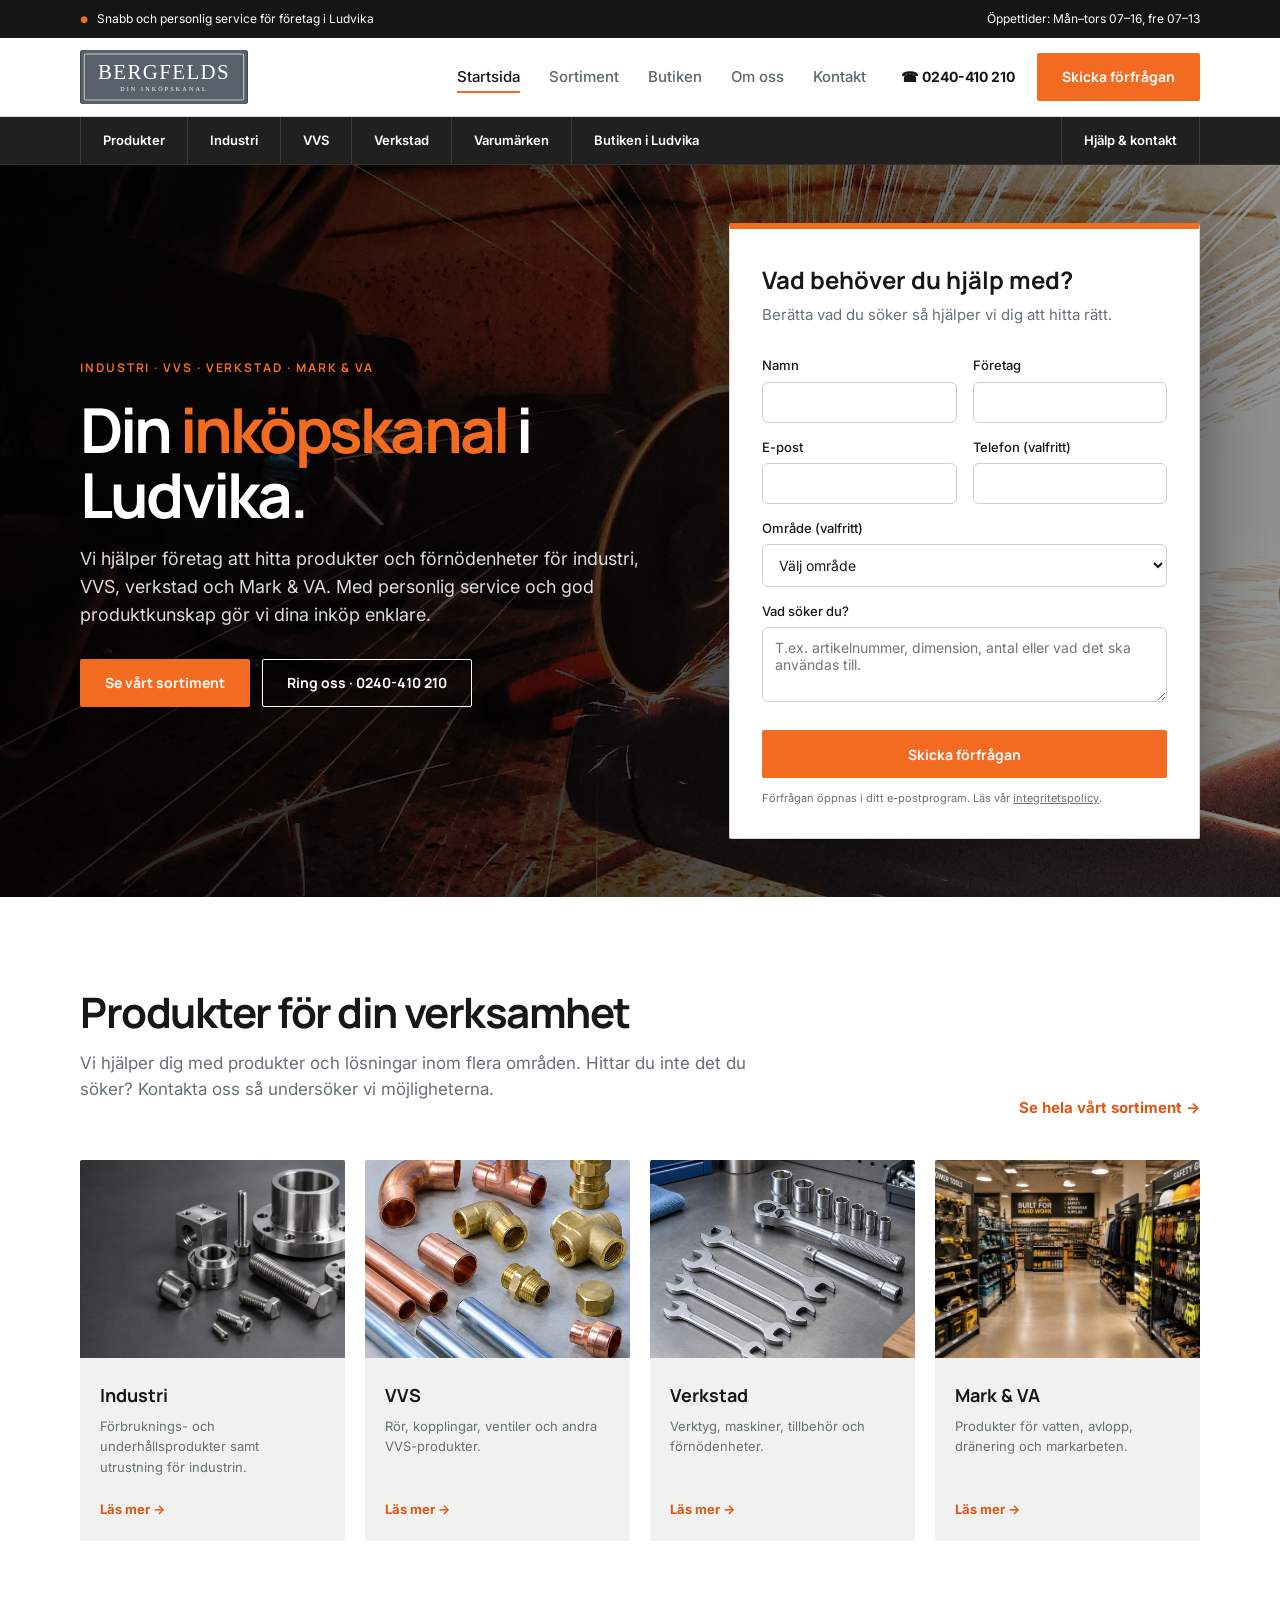
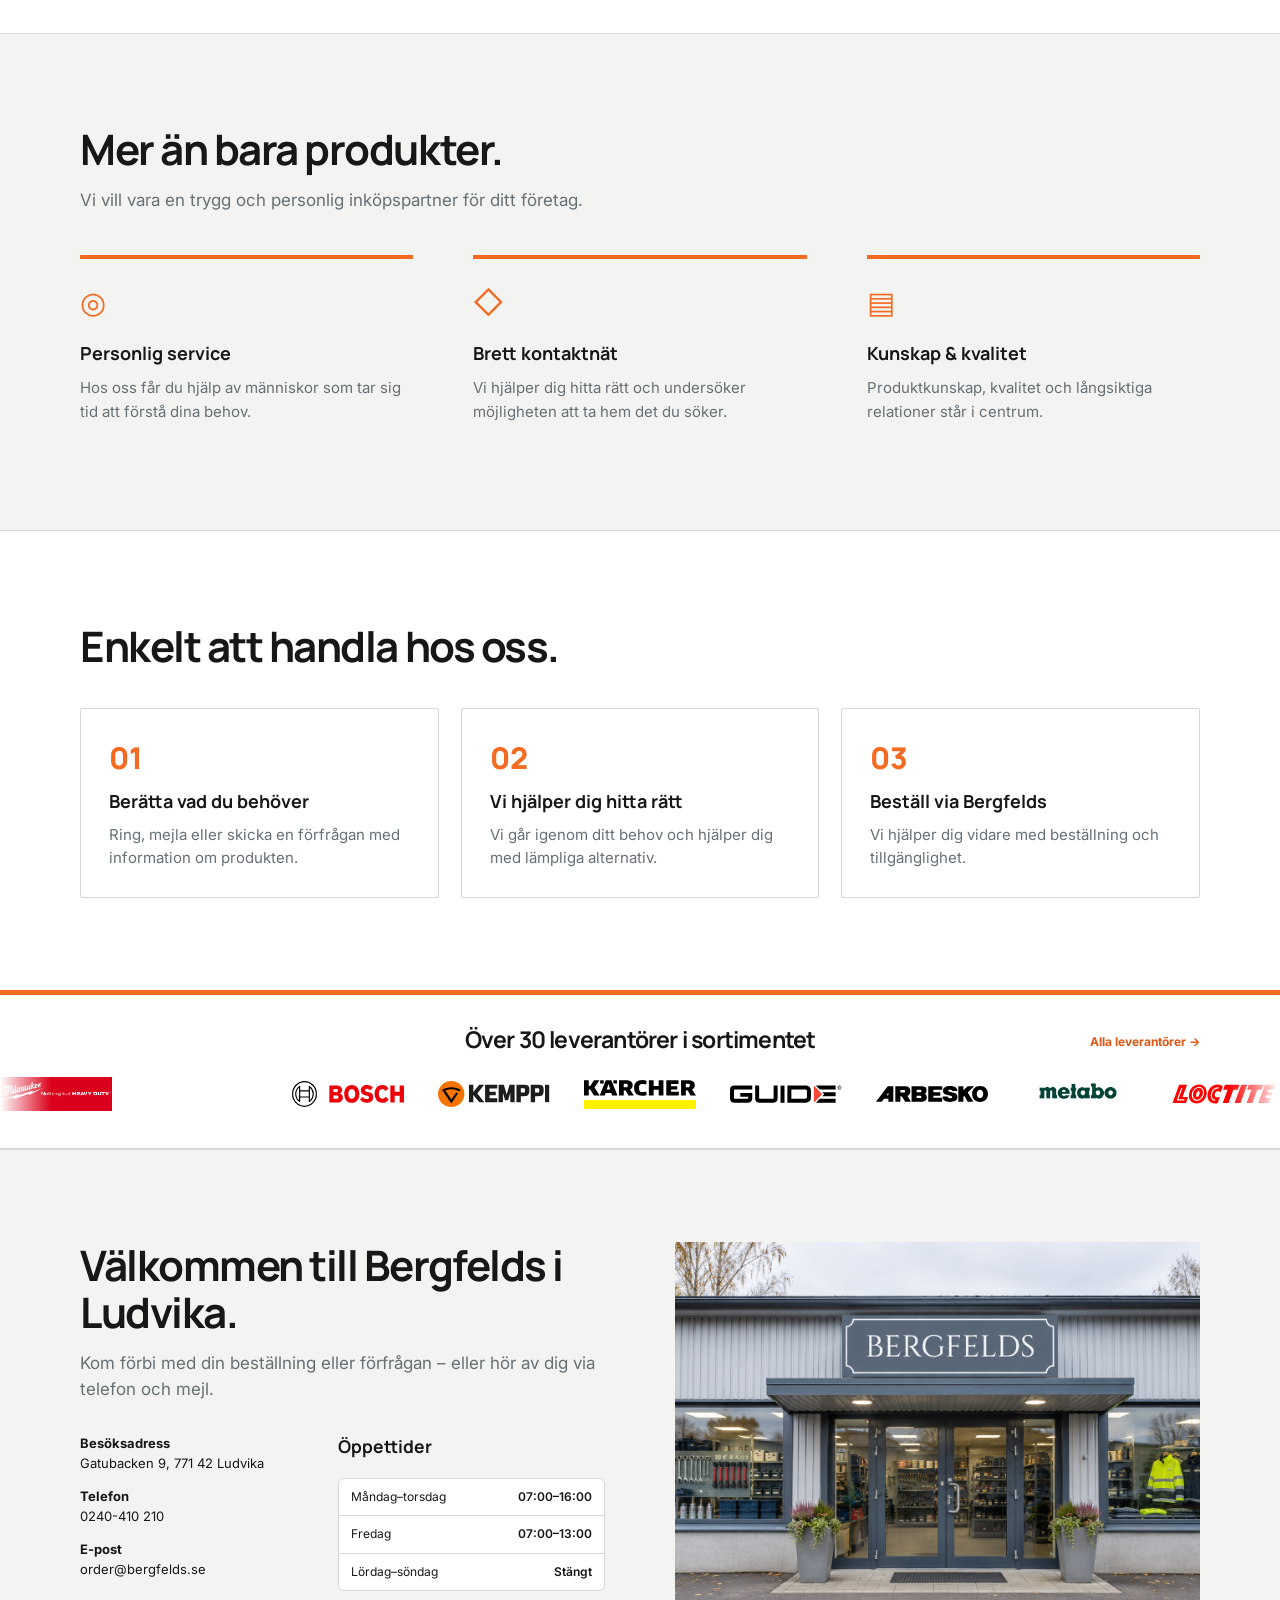
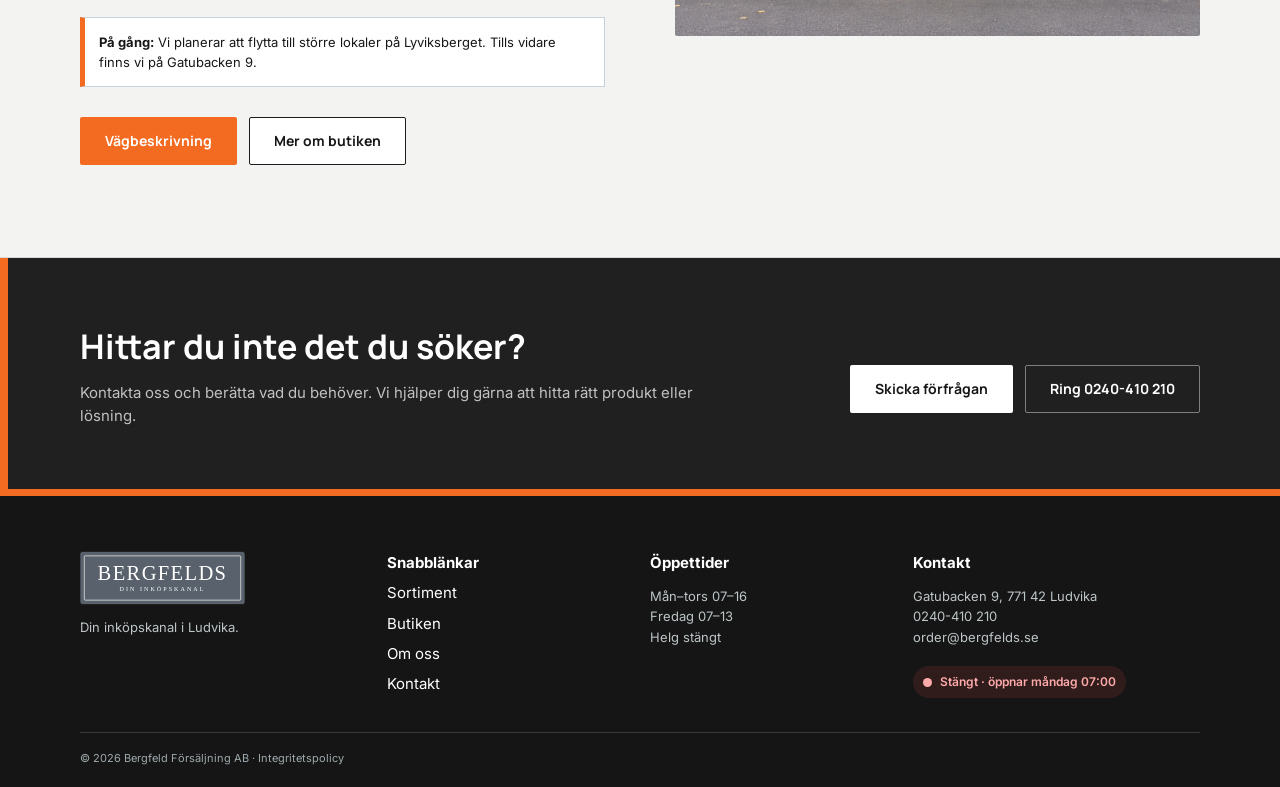
==== index.html @ 58c925ca "Initial Bergfelds Hydroscand-inspired website" ====
<!doctype html><html lang="sv"><head><meta charset="utf-8"><meta name="viewport" content="width=device-width,initial-scale=1"><meta name="description" content="Bergfelds i Ludvika hjälper företag med produkter för industri, VVS, verkstad och Mark & VA."><title>Bergfelds – Din inköpskanal i Ludvika</title><link rel="icon" href="assets/favicon.png"><link rel="preconnect" href="https://fonts.googleapis.com"><link rel="stylesheet" href="https://fonts.googleapis.com/css2?family=Cormorant+Garamond:wght@500&family=Inter:wght@400;500;600&family=Manrope:wght@600;700;800&display=swap"><link rel="stylesheet" href="style.css"><script src="main.js" defer></script></head><body>
<a class="skip-link" href="#innehall">Hoppa till innehållet</a><div class="topbar"><div class="container"><span>Snabb och personlig service för företag i Ludvika</span><a href="butiken.html">Öppettider: Mån–tors 07–16, fre 07–13</a></div></div>
<header><div class="container nav"><a class="logo" href="index.html" aria-label="Bergfelds – till startsidan"><img class="brand-image" src="assets/bergfelds-wordmark.svg" alt="Bergfelds – Din inköpskanal"></a><button id="menu" aria-label="Öppna meny" aria-expanded="false">☰</button><nav aria-label="Huvudmeny"><a href="index.html">Startsida</a><a href="sortiment.html">Sortiment</a><a href="butiken.html">Butiken</a><a href="om-bergfelds.html">Om oss</a><a href="kontakta-oss.html">Kontakt</a></nav><a class="phone-link" href="tel:+46240410210">☎ <strong>0240-410 210</strong></a><a class="btn call" href="kontakta-oss.html">Skicka förfrågan</a></div></header><div class="product-nav"><div class="container"><a href="sortiment.html">Produkter</a><a href="sortiment.html#industri">Industri</a><a href="sortiment.html#vvs">VVS</a><a href="sortiment.html#verkstad">Verkstad</a><a href="sortiment.html#leverantorer">Varumärken</a><a href="butiken.html">Butiken i Ludvika</a><a href="kontakta-oss.html">Hjälp & kontakt</a></div></div><main id="innehall"><section class="hero hero-industrial"><div class="container hero-grid"><div class="hero-copy"><em>INDUSTRI · VVS · VERKSTAD · MARK & VA</em><h1>Din <span>inköpskanal</span> i Ludvika.</h1><p>Vi hjälper företag att hitta produkter och förnödenheter för industri, VVS, verkstad och Mark & VA. Med personlig service och god produktkunskap gör vi dina inköp enklare.</p><div class="actions"><a class="btn light" href="sortiment.html">Se vårt sortiment</a><a class="btn outline" href="tel:+46240410210">Ring oss · 0240-410 210</a></div></div><form class="form hero-form" novalidate><h2>Vad behöver du hjälp med?</h2><p>Berätta vad du söker så hjälper vi dig att hitta rätt.</p><div class="cols"><label>Namn<input name="name" required></label><label>Företag<input name="company" required></label></div><div class="cols"><label>E-post<input name="email" type="email" required></label><label>Telefon (valfritt)<input name="phone" type="tel"></label></div><label>Område (valfritt)<select name="category"><option value="">Välj område</option><option>Industri</option><option>VVS</option><option>Verkstad</option><option>Mark & VA</option><option>Annat</option></select></label><label>Vad söker du?<textarea name="description" rows="3" placeholder="T.ex. artikelnummer, dimension, antal eller vad det ska användas till." required></textarea></label><output aria-live="polite"></output><button class="btn" type="submit">Skicka förfrågan</button><small>Förfrågan öppnas i ditt e-postprogram. Läs vår <a href="integritetspolicy.html">integritetspolicy</a>.</small></form></div></section>
<section class="section product-intro"><div class="container"><div class="section-heading"><div><h2>Produkter för din verksamhet</h2><p>Vi hjälper dig med produkter och lösningar inom flera områden. Hittar du inte det du söker? Kontakta oss så undersöker vi möjligheterna.</p></div><a href="sortiment.html">Se hela vårt sortiment →</a></div><div class="range-grid four"><a class="range-card" href="sortiment.html#industri"><img src="assets/industry.jpg" alt="Industri"><div><h3>Industri</h3><p>Förbruknings- och underhållsprodukter samt utrustning för industrin.</p><b>Läs mer →</b></div></a><a class="range-card" href="sortiment.html#vvs"><img src="assets/plumbing.jpg" alt="VVS"><div><h3>VVS</h3><p>Rör, kopplingar, ventiler och andra VVS-produkter.</p><b>Läs mer →</b></div></a><a class="range-card" href="sortiment.html#verkstad"><img src="assets/workshop.jpg" alt="Verkstad"><div><h3>Verkstad</h3><p>Verktyg, maskiner, tillbehör och förnödenheter.</p><b>Läs mer →</b></div></a><a class="range-card" href="sortiment.html"><img src="assets/hero.jpg" alt="Mark och VA"><div><h3>Mark & VA</h3><p>Produkter för vatten, avlopp, dränering och markarbeten.</p><b>Läs mer →</b></div></a></div></div></section>
<section class="section muted-section"><div class="container"><h2>Mer än bara produkter.</h2><p class="lead">Vi vill vara en trygg och personlig inköpspartner för ditt företag.</p><div class="benefit-row"><article><span>◎</span><h3>Personlig service</h3><p>Hos oss får du hjälp av människor som tar sig tid att förstå dina behov.</p></article><article><span>◇</span><h3>Brett kontaktnät</h3><p>Vi hjälper dig hitta rätt och undersöker möjligheten att ta hem det du söker.</p></article><article><span>▤</span><h3>Kunskap & kvalitet</h3><p>Produktkunskap, kvalitet och långsiktiga relationer står i centrum.</p></article></div></div></section>
<section class="section process"><div class="container"><h2>Enkelt att handla hos oss.</h2><ol class="steps"><li><span>01</span><h3>Berätta vad du behöver</h3><p>Ring, mejla eller skicka en förfrågan med information om produkten.</p></li><li><span>02</span><h3>Vi hjälper dig hitta rätt</h3><p>Vi går igenom ditt behov och hjälper dig med lämpliga alternativ.</p></li><li><span>03</span><h3>Beställ via Bergfelds</h3><p>Vi hjälper dig vidare med beställning och tillgänglighet.</p></li></ol></div></section>
<section class="marquee-section"><div class="container supplier-heading"><div><h2>Över 30 leverantörer i sortimentet</h2><a class="all-suppliers-link" href="sortiment.html#leverantorer">Alla leverantörer →</a></div></div><div class="supplier-marquee" aria-label="Leverantörer"><div class="supplier-track"></div></div></section>
<section class="section muted-section visit-section"><div class="container visit-grid"><div><h2>Välkommen till Bergfelds i Ludvika.</h2><p class="lead">Kom förbi med din beställning eller förfrågan – eller hör av dig via telefon och mejl.</p><div class="visit-details"><div><p><b>Besöksadress</b><br>Gatubacken 9, 771 42 Ludvika</p><p><b>Telefon</b><br><a href="tel:+46240410210">0240-410 210</a></p><p><b>E-post</b><br><a href="mailto:order@bergfelds.se">order@bergfelds.se</a></p></div><div><h3>Öppettider</h3><dl><div><dt>Måndag–torsdag</dt><dd>07:00–16:00</dd></div><div><dt>Fredag</dt><dd>07:00–13:00</dd></div><div><dt>Lördag–söndag</dt><dd>Stängt</dd></div></dl></div></div><div class="info-note"><b>På gång:</b> Vi planerar att flytta till större lokaler på Lyviksberget. Tills vidare finns vi på Gatubacken 9.</div><div class="actions"><a class="btn" target="_blank" rel="noreferrer" href="https://www.google.com/maps/search/?api=1&query=Gatubacken+9+771+42+Ludvika">Vägbeskrivning</a><a class="btn secondary" href="butiken.html">Mer om butiken</a></div></div><img class="visit-photo" src="assets/bergfelds-shop-placeholder.png" alt="Bergfelds butik i Ludvika"></div></section>
<section class="final-cta"><div class="container"><div><h2>Hittar du inte det du söker?</h2><p>Kontakta oss och berätta vad du behöver. Vi hjälper dig gärna att hitta rätt produkt eller lösning.</p></div><div class="actions"><a class="btn light" href="kontakta-oss.html">Skicka förfrågan</a><a class="btn outline" href="tel:+46240410210">Ring 0240-410 210</a></div></div></section></main>
<footer><div class="container footer4"><div><a class="logo" href="index.html"><img class="brand-image footer-brand" src="assets/bergfelds-wordmark.svg" alt="Bergfelds"></a><p>Din inköpskanal i Ludvika.</p></div><div><b>Snabblänkar</b><a href="sortiment.html">Sortiment</a><a href="butiken.html">Butiken</a><a href="om-bergfelds.html">Om oss</a><a href="kontakta-oss.html">Kontakt</a></div><div><b>Öppettider</b><p>Mån–tors 07–16<br>Fredag 07–13<br>Helg stängt</p></div><div><b>Kontakt</b><p>Gatubacken 9, 771 42 Ludvika<br><a href="tel:+46240410210">0240-410 210</a><br><a href="mailto:order@bergfelds.se">order@bergfelds.se</a></p><div class="opening-status" data-opening-status><span class="status-dot"></span><span class="status-text">Kontrollerar öppettider…</span></div></div></div><div class="container copy">© <span data-year>2026</span> Bergfeld Försäljning AB · <a href="integritetspolicy.html">Integritetspolicy</a></div></footer></body></html>
---- style.css ----
@import url('https://fonts.googleapis.com/css2?family=Cormorant+Garamond:wght@500&family=Inter:wght@400;500;600&family=Manrope:wght@600;700;800&display=swap');
:root{--ink:#202729;--navy:#20292c;--brand:#59626c;--blue:#466c8b;--accent:#67c4e8;--paper:#fff;--warm:#f4f3f0;--line:#d9dcd9;--muted:#667075;--radius:9px;--shadow:0 18px 50px rgba(8,18,23,.18)}
*{box-sizing:border-box}html{scroll-behavior:smooth;scroll-padding-top:110px}body{margin:0;background:var(--paper);color:var(--ink);font:15px/1.55 Inter,Arial,sans-serif}a{color:inherit;text-decoration:none}img{display:block;max-width:100%}h1,h2,h3,p{margin-top:0}h1,h2,h3,.btn{font-family:Manrope,Inter,sans-serif}.container{width:min(1120px,calc(100% - 48px));margin:auto}.skip-link{position:fixed;left:12px;top:-60px;z-index:100;padding:10px;background:#fff}.skip-link:focus{top:12px}.topbar{height:36px;background:#1e2527;color:#fff;font-size:12px}.topbar .container{display:flex;height:100%;align-items:center;justify-content:space-between}.topbar a:hover{text-decoration:underline}
header{position:sticky;top:0;z-index:50;border-bottom:1px solid var(--line);background:rgba(255,255,255,.96);backdrop-filter:blur(10px)}.nav{display:flex;height:72px;align-items:center;gap:22px}.logo{display:inline-flex;flex:none}.brand-image{width:168px;height:54px;object-fit:contain;border-radius:3px;background:var(--brand)}.nav nav{display:flex;align-items:center;gap:3px;margin-left:auto}.nav nav a{padding:10px 13px;border-radius:5px;color:#5e676c;font-weight:500}.nav nav a:hover,.nav nav a.active{color:var(--ink)}.nav nav a.active{text-decoration:underline 2px var(--accent);text-underline-offset:9px}.phone-link{white-space:nowrap;font-size:14px}.call{min-height:38px;padding:0 17px}#menu{display:none;border:1px solid var(--line);border-radius:6px;background:#fff;font-size:23px}.mail{display:none}
.btn{display:inline-flex;min-height:48px;align-items:center;justify-content:center;padding:0 24px;border:1px solid transparent;border-radius:6px;background:var(--blue);color:#fff;font-size:14px;font-weight:700;cursor:pointer;transition:.2s}.btn:hover{filter:brightness(.94);transform:translateY(-1px)}.btn.light{background:#fff;color:var(--ink)}.btn.outline{border-color:rgba(255,255,255,.42);background:transparent;color:#fff}.btn.secondary{border-color:#bfc4c5;background:#fff;color:var(--ink)}
.hero-industrial{position:relative;overflow:hidden;background-color:#1f292c;color:#fff;background-image:linear-gradient(rgba(255,255,255,.065) 1px,transparent 1px),linear-gradient(90deg,rgba(255,255,255,.065) 1px,transparent 1px),radial-gradient(circle at 90% 20%,rgba(70,108,139,.3),transparent 38%);background-size:88px 88px,88px 88px,100% 100%}.hero-grid{display:grid;min-height:824px;grid-template-columns:1.05fr .85fr;align-items:center;gap:68px;padding:80px 0}.hero-copy em,.page-hero em{color:var(--accent);font:700 12px Manrope,sans-serif;letter-spacing:.16em;font-style:normal}.hero h1{max-width:600px;margin:20px 0 18px;font-size:clamp(46px,5vw,62px);line-height:1.04;letter-spacing:-.045em}.hero h1 span{color:var(--accent)}.hero-copy>p{max-width:610px;color:rgba(255,255,255,.77);font-size:18px}.actions{display:flex;flex-wrap:wrap;gap:12px;margin-top:30px}
.form{padding:32px;border:1px solid #d5d8d7;border-radius:12px;background:#fff;color:var(--ink);box-shadow:var(--shadow)}.form h2{margin:0 0 5px;font-size:24px}.form>p{color:var(--muted)}.cols{display:grid;grid-template-columns:1fr 1fr;gap:16px}label{display:block;margin-top:14px;font-size:13px;font-weight:500}input,textarea,select{width:100%;margin-top:6px;padding:11px 12px;border:1px solid #cbd0cd;border-radius:6px;background:#fff;color:var(--ink);font:14px Inter,sans-serif}textarea{resize:vertical}input:focus,textarea:focus,select:focus{outline:2px solid rgba(70,108,139,.3);border-color:var(--blue)}.form button{width:100%;margin-top:15px}.form small{display:block;margin-top:13px;color:var(--muted);font-size:11px;line-height:1.35}.form small a{text-decoration:underline}.form output{display:block;margin-top:8px;color:#a72c2c;font-size:12px}.form output.success{color:#197342}
.section{padding:92px 0}.section h2,.page-hero h1,.marquee-section h2{margin-bottom:14px;font-size:clamp(30px,4vw,42px);line-height:1.12;letter-spacing:-.035em}.lead,.section-heading p{max-width:700px;color:var(--muted);font-size:17px}.section-heading{display:flex;align-items:flex-end;justify-content:space-between;gap:30px}.section-heading>a,.range-card b,.cards a,.info a,.big,.people a,.addresses a{color:var(--blue);font-weight:700}.range-grid{display:grid;gap:20px;margin-top:40px}.range-grid.four{grid-template-columns:repeat(4,1fr)}.range-card{overflow:hidden;border-radius:8px;background:var(--warm);transition:.25s}.range-card:hover{box-shadow:0 12px 32px rgba(20,30,34,.13);transform:translateY(-3px)}.range-card img{width:100%;aspect-ratio:4/3;object-fit:cover;transition:.5s}.range-card:hover img{transform:scale(1.035)}.range-card div{padding:20px}.range-card h3{margin-bottom:6px;font-size:18px}.range-card p{min-height:68px;color:var(--muted);font-size:13px}.range-card b{font-size:13px}.muted-section{border-block:1px solid var(--line);background:var(--warm)}.benefit-row{display:grid;grid-template-columns:repeat(3,1fr);gap:60px;margin-top:42px}.benefit-row article>span{color:var(--blue);font-size:30px}.benefit-row h3{margin:15px 0 8px;font-size:18px}.benefit-row p{color:var(--muted)}
.steps{display:grid;grid-template-columns:repeat(3,1fr);gap:22px;margin:38px 0 0;padding:0;list-style:none}.steps li,.steps article{padding:28px;border:1px solid var(--line);border-radius:8px;background:#fff}.steps span{color:var(--blue);font:800 30px Manrope,sans-serif}.steps h3{margin:10px 0 7px;font-size:18px}.steps p{margin:0;color:var(--muted)}
.marquee-section{padding:32px 0 25px;border-block:1px solid var(--line);background:#fff;overflow:hidden}.supplier-heading>div{position:relative;text-align:center}.supplier-heading h2{margin:0 0 16px;font-size:23px}.all-suppliers-link{position:absolute;right:0;top:6px;color:var(--blue);font-size:12px;font-weight:700}.supplier-marquee{overflow:hidden;padding:3px 0 7px;mask-image:linear-gradient(90deg,transparent,#000 4%,#000 96%,transparent)}.supplier-track{display:flex;width:max-content;animation:scroll 100s linear infinite}.supplier-set{display:flex;align-items:center;flex:none;gap:34px;padding-right:34px}.supplier-logo{display:flex;width:112px;height:44px;align-items:center;justify-content:center;flex:none}.supplier-logo img{max-width:100%;max-height:35px;object-fit:contain}@keyframes scroll{to{transform:translateX(-50%)}}.company-wordmark{max-width:112px;font-weight:800;text-align:center;line-height:1}.company-abb{color:#e71922;font-size:25px}.company-rusta{background:#ffd500;color:#111}.company-jysk{background:#064f9e;color:#fff}.company-esbe,.company-ahlsell{color:#df1426}
.visit-grid{display:grid;grid-template-columns:1fr 1fr;align-items:start;gap:70px}.visit-details{display:grid;grid-template-columns:1fr 1.2fr;gap:35px;margin-top:30px}.visit-details p{font-size:13px}.visit-details dl{margin:0;border:1px solid var(--line);border-radius:6px;background:#fff}.visit-details dl div{display:flex;justify-content:space-between;padding:9px 12px;border-bottom:1px solid var(--line);font-size:12px}.visit-details dl div:last-child{border:0}.visit-details dd{margin:0;font-weight:600}.info-note{margin-top:24px;padding:14px;border:1px solid rgba(70,108,139,.3);border-radius:6px;background:#e8f0f4;font-size:13px}.visit-photo{width:100%;aspect-ratio:4/3;object-fit:cover;border-radius:8px}.final-cta{padding:62px 0;background:var(--navy);color:#fff}.final-cta .container{display:flex;align-items:center;justify-content:space-between;gap:50px}.final-cta h2{margin-bottom:8px;font-size:34px}.final-cta p{max-width:620px;margin:0;color:rgba(255,255,255,.72)}
.page-hero{padding:82px 0;background-color:var(--navy);color:#fff;background-image:linear-gradient(rgba(255,255,255,.055) 1px,transparent 1px),linear-gradient(90deg,rgba(255,255,255,.055) 1px,transparent 1px);background-size:88px 88px}.page-hero h1{margin:15px 0}.page-hero p{max-width:720px;color:rgba(255,255,255,.72);font-size:17px}.split,.story,.contact{display:grid;grid-template-columns:1fr 1fr;gap:60px;align-items:start}.story{grid-template-columns:1fr .85fr 1fr}.status-card,.contact-card,.category-catalog article,.value-cards article,.benefits article,.supplier-directory-card{padding:25px;border:1px solid var(--line);border-radius:8px;background:#fff}.founders-photo{width:100%;border-radius:8px}.pale{background:var(--warm)}.banner{display:flex;justify-content:space-between;gap:20px;margin-bottom:40px;padding:18px 22px;border-radius:7px;background:#e6eef2}.cards,.category-catalog,.supplier-directory,.value-cards,.benefits{display:grid;grid-template-columns:repeat(3,1fr);gap:18px;margin-top:28px}.product-list{display:grid;gap:60px}.product-list>article{display:grid;grid-template-columns:1fr 1fr;align-items:center;gap:50px}.product-list>article:nth-child(even) img{order:2}.product-list>article>img,.product-overview img{width:100%;border-radius:8px}.product-list>article>img{aspect-ratio:4/3;object-fit:cover}.catalog-section,.supplier-directory-section{padding-top:35px;border-top:1px solid var(--line)}.category-catalog p,.supplier-directory-card p{color:var(--muted);font-size:13px}.directory-logo{display:flex;height:65px;align-items:center;justify-content:center}.directory-logo img{max-width:160px;max-height:54px}.supplier-directory-card>span:last-child{display:block;margin-top:12px;color:var(--blue);font-size:12px;font-weight:700}.cta{display:flex;align-items:center;justify-content:space-between;gap:30px;padding:32px;border-radius:8px;background:var(--navy);color:#fff}.people{display:grid;grid-template-columns:1fr 1fr;gap:14px;margin:24px 0;padding:18px 0;border-block:1px solid var(--line)}.policy-content{max-width:820px}.policy-content h2{margin:36px 0 10px;font-size:24px}.policy-content p{color:var(--muted)}
footer{padding:55px 0 20px;background:#182023;color:#fff}.footer4{display:grid;grid-template-columns:1.2fr 1fr 1fr 1.3fr;gap:42px}.footer4>div{display:flex;flex-direction:column;align-items:flex-start;gap:7px}.footer4 p{margin:5px 0;color:#bdc5c7;font-size:13px}.footer-brand{width:165px}.copy{margin-top:34px;padding-top:17px;border-top:1px solid rgba(255,255,255,.15);color:#9ea9ac;font-size:11px}.opening-status{display:flex;align-items:center;gap:8px;margin-top:7px;padding:7px 10px;border-radius:99px;font-size:12px;font-weight:600}.opening-status.is-open{background:rgba(46,190,106,.13);color:#8ae0ad}.opening-status.is-closed{background:rgba(238,77,77,.13);color:#ffaaaa}.status-dot{width:9px;height:9px;border-radius:50%;background:currentColor}
@media(max-width:1000px){.phone-link{display:none}.nav nav{display:none;position:absolute;top:72px;left:0;right:0;padding:16px 24px 24px;background:#fff}.nav nav.open{display:grid}.nav nav a{padding:11px}.nav nav a.active{text-underline-offset:4px}#menu{display:block;margin-left:auto}.hero-grid{min-height:auto;grid-template-columns:1fr;padding:65px 0}.hero-copy{max-width:700px}.hero-form{max-width:680px}.range-grid.four{grid-template-columns:repeat(2,1fr)}.story{grid-template-columns:1fr 1fr}.story .status-card{grid-column:1/-1}.footer4{grid-template-columns:1fr 1fr}.category-catalog,.supplier-directory{grid-template-columns:1fr 1fr}}
@media(max-width:700px){.container{width:calc(100% - 30px)}.topbar{display:none}.nav{height:66px}.brand-image{width:135px;height:48px}.call{display:none}.hero h1{font-size:44px}.hero-grid{padding:54px 0}.cols,.range-grid.four,.benefit-row,.steps,.visit-grid,.visit-details,.split,.story,.contact,.cards,.category-catalog,.supplier-directory,.value-cards,.benefits,.footer4,.product-list>article{grid-template-columns:1fr}.section{padding:65px 0}.section-heading,.final-cta .container{align-items:flex-start;flex-direction:column}.range-card p{min-height:auto}.benefit-row{gap:25px}.product-list>article:nth-child(even) img{order:0}.all-suppliers-link{position:static;display:inline-block;margin-bottom:10px}.supplier-set{gap:24px;padding-right:24px}.supplier-logo{width:96px}.visit-photo{order:-1}.final-cta h2{font-size:29px}.footer4{gap:28px}.form{padding:23px}}
@media(prefers-reduced-motion:reduce){html{scroll-behavior:auto}.supplier-track{animation:none}.supplier-set[aria-hidden=true]{display:none}}

/* Hydroscand-inspired industrial retail direction */
:root{--ink:#171717;--navy:#171717;--brand:#202020;--blue:#f36b21;--accent:#f36b21;--warm:#f3f3f1;--line:#d7d7d4;--shadow:0 18px 42px rgba(0,0,0,.18)}
body{background:#fff;color:#171717}.topbar{height:38px;background:#151515}.topbar .container span:before{content:"●";margin-right:9px;color:#f36b21;font-size:9px}.nav{height:78px}.brand-image{background:#202020}.nav nav a.active{text-decoration-color:#f36b21}.call{background:#f36b21;color:#fff}.phone-link{font-weight:600}.product-nav{border-bottom:1px solid #303030;background:#202020;color:#fff}.product-nav .container{display:flex;min-height:47px;align-items:center;gap:0}.product-nav a{display:flex;min-height:47px;align-items:center;padding:0 22px;border-left:1px solid #3a3a3a;font-size:13px;font-weight:600}.product-nav a:last-child{margin-left:auto;border-right:1px solid #3a3a3a}.product-nav a:hover{background:#f36b21}
.hero-industrial{background-image:linear-gradient(90deg,rgba(0,0,0,.88) 0%,rgba(0,0,0,.7) 50%,rgba(0,0,0,.42) 100%),url('assets/bergfelds-original-industry.jpg');background-position:center;background-size:cover}.hero-grid{min-height:690px;padding:58px 0}.hero-copy em{color:#f36b21}.hero h1 span{color:#f36b21}.hero-copy>p{color:rgba(255,255,255,.86)}.hero .btn.light{background:#f36b21;color:#fff}.hero .btn.outline{border-color:#fff}.hero-form{border-top:6px solid #f36b21;border-radius:2px;box-shadow:0 20px 60px rgba(0,0,0,.36)}
.btn{border-radius:2px;background:#f36b21;text-transform:none}.btn.secondary{border-color:#1d1d1d;border-radius:2px}.section-heading>a,.range-card b,.cards a,.info a,.big,.people a,.addresses a{color:#df5714}.range-card{border-radius:2px;background:#f1f1ef}.range-card div{border-top:4px solid transparent}.range-card:hover div{border-top-color:#f36b21}.range-card b{color:#df5714}.muted-section{background:#f3f3f1}.benefit-row article{padding-top:20px;border-top:4px solid #f36b21}.benefit-row article>span,.steps span{color:#f36b21}.steps li,.steps article{border-radius:2px}.marquee-section{border-top:5px solid #f36b21}.all-suppliers-link{color:#df5714}.visit-photo{border-radius:2px}.info-note{border-left:5px solid #f36b21;border-radius:0;background:#fff}.final-cta{position:relative;background:#202020}.final-cta:before{content:"";position:absolute;inset:0 auto 0 0;width:8px;background:#f36b21}.page-hero{background-color:#202020;background-image:linear-gradient(90deg,rgba(0,0,0,.88),rgba(0,0,0,.45)),url('assets/bergfelds-original-industry.jpg');background-position:center;background-size:cover}.page-hero em{color:#f36b21}.status-card,.contact-card,.category-catalog article,.value-cards article,.benefits article,.supplier-directory-card{border-radius:2px}.catalog-section,.supplier-directory-section{border-top:5px solid #f36b21}.cta{border-radius:2px;background:#202020}footer{border-top:7px solid #f36b21;background:#151515}.opening-status.is-open{color:#8ee3a8}
@media(max-width:1000px){.product-nav{overflow-x:auto}.product-nav .container{width:max-content;min-width:100%}.product-nav a{white-space:nowrap}.product-nav a:last-child{margin-left:0}.hero-grid{min-height:auto}}
@media(max-width:700px){.product-nav a{padding:0 16px}.hero h1{font-size:42px}.hero-grid{padding:45px 0}.hero-form{border-top-width:5px}.benefit-row article{padding-top:15px}}
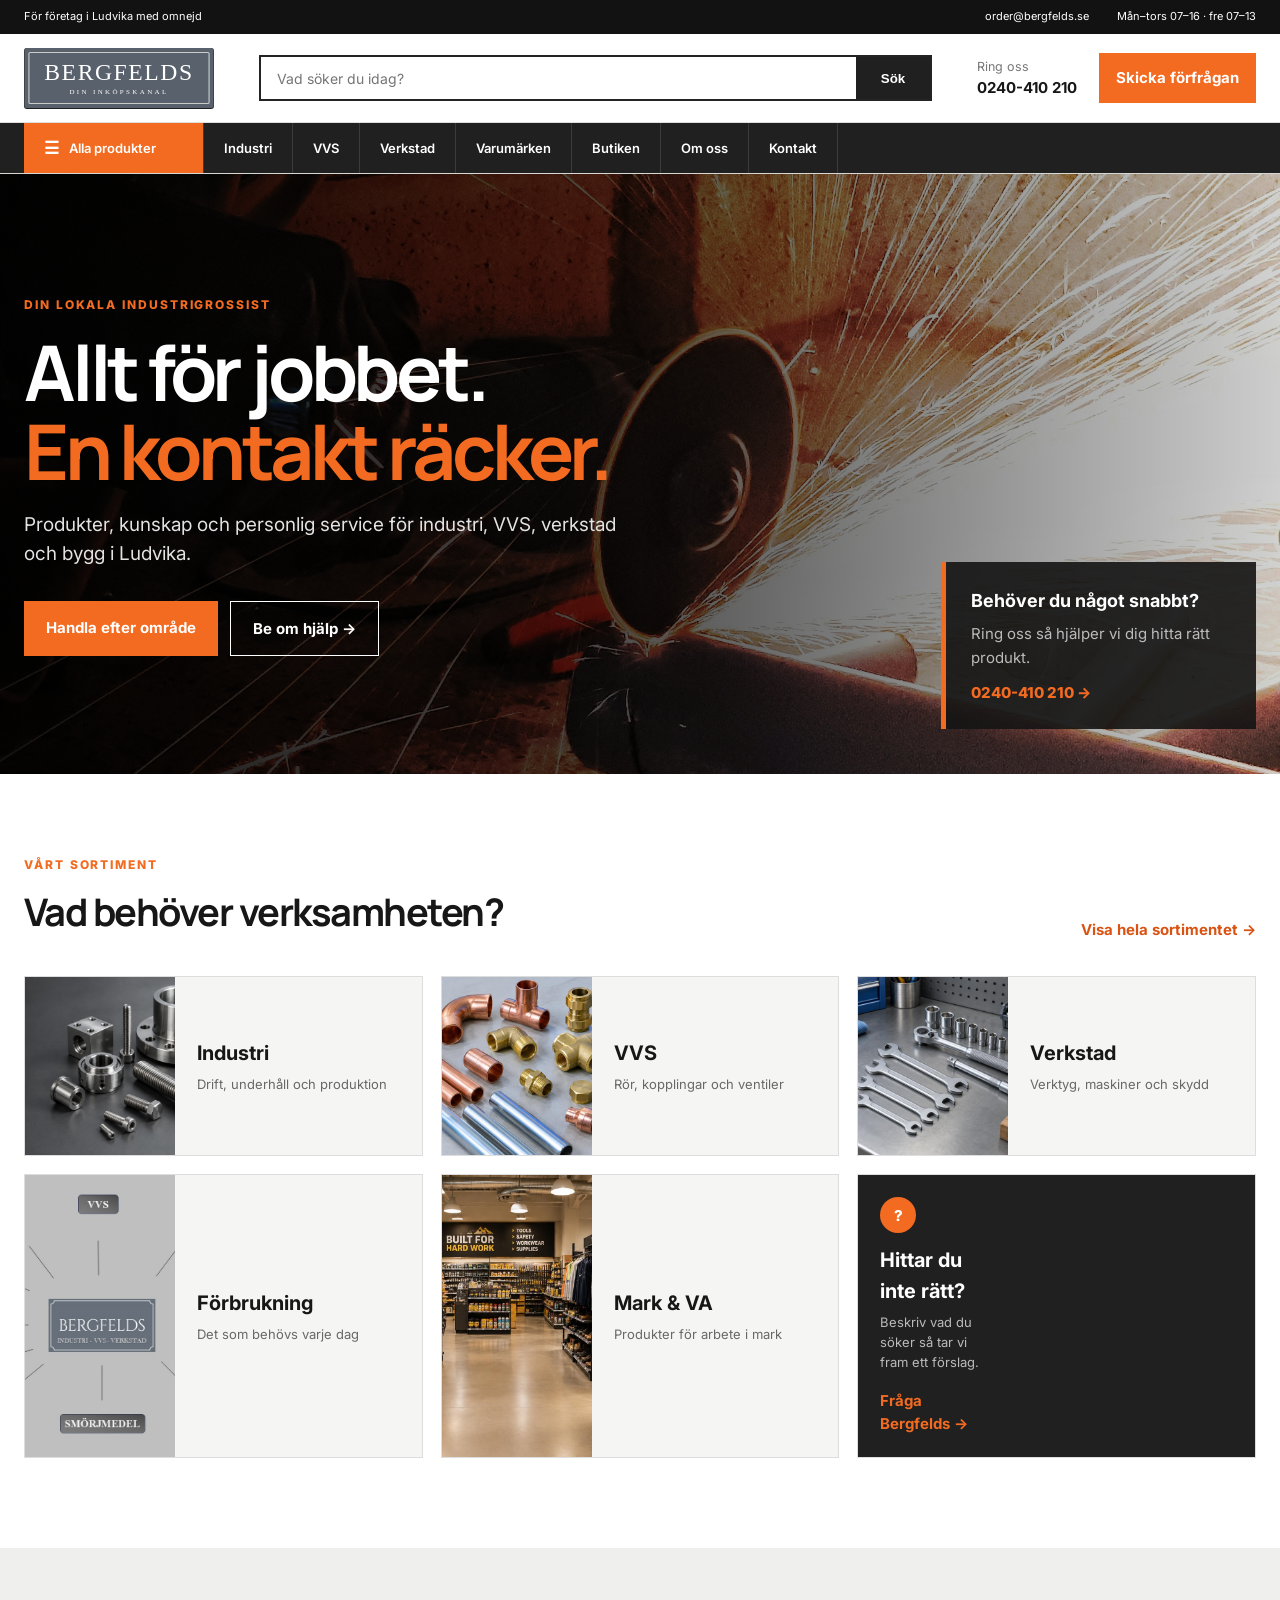
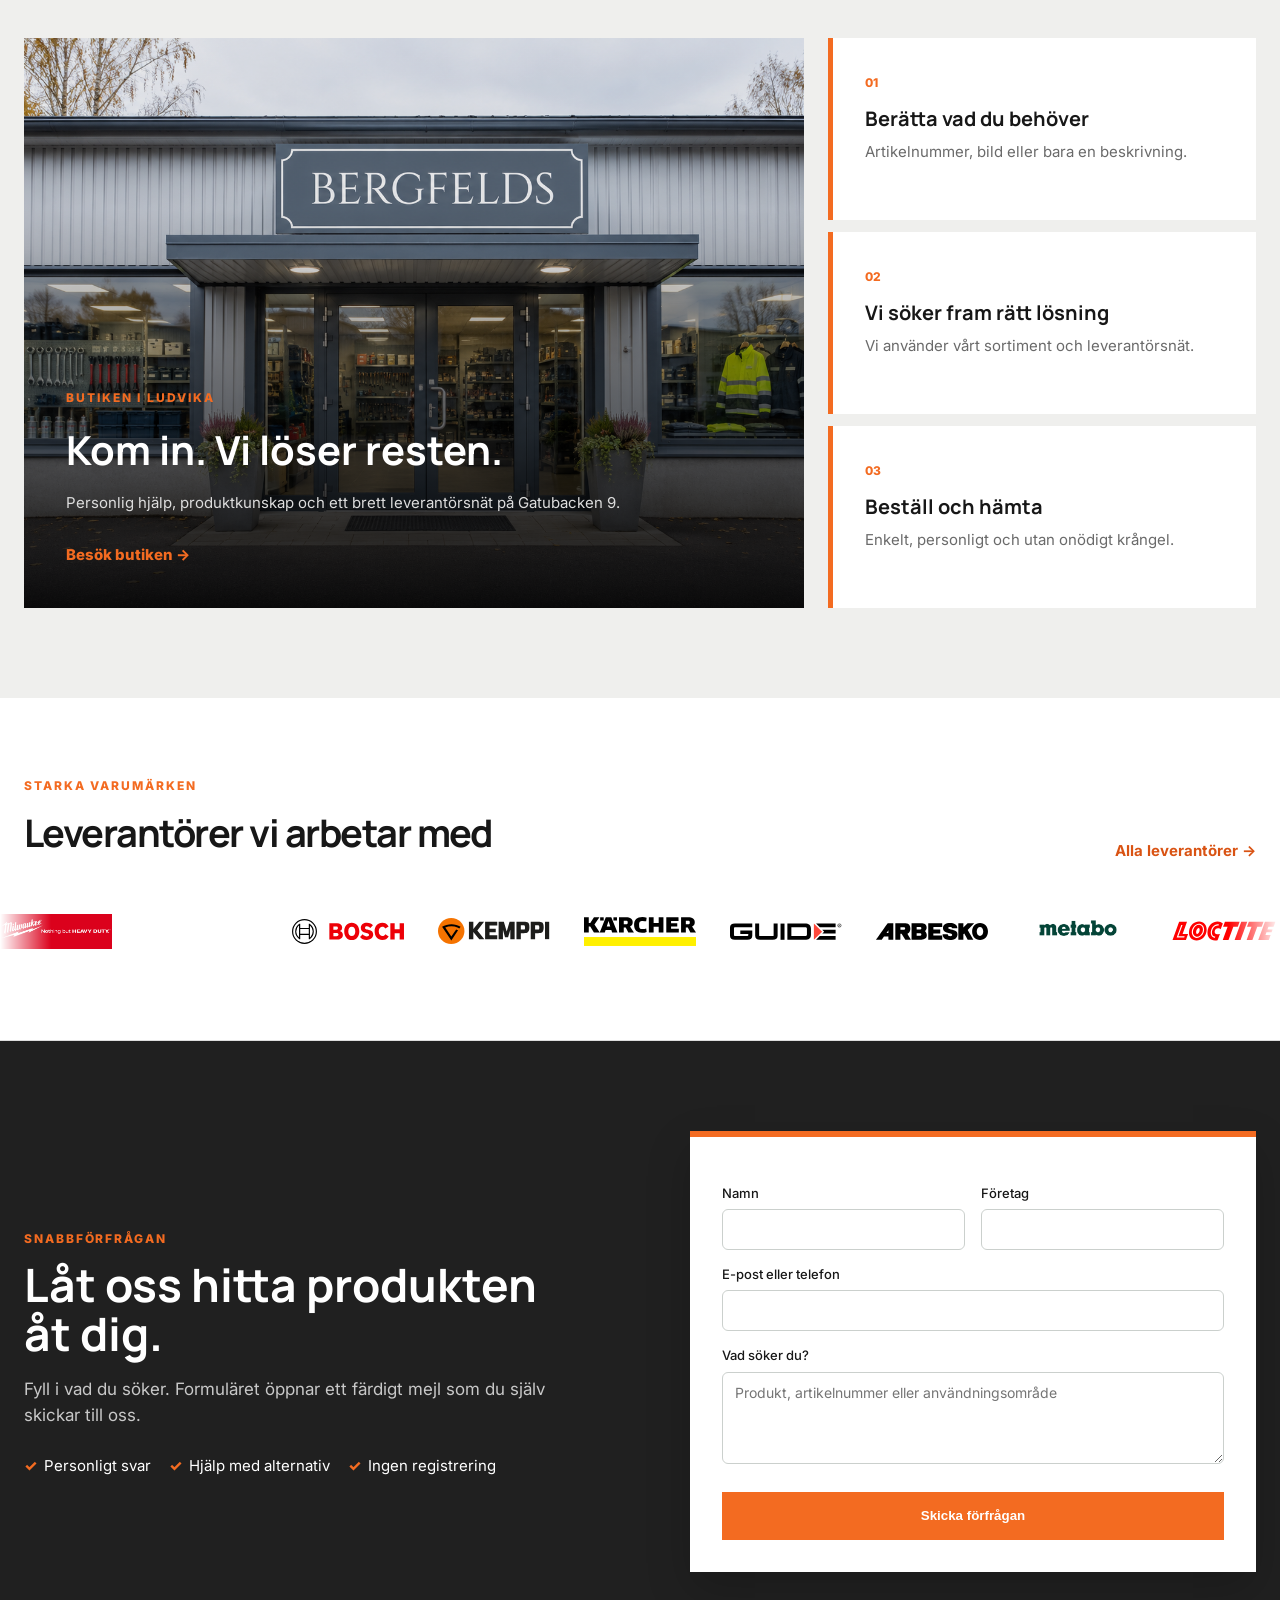
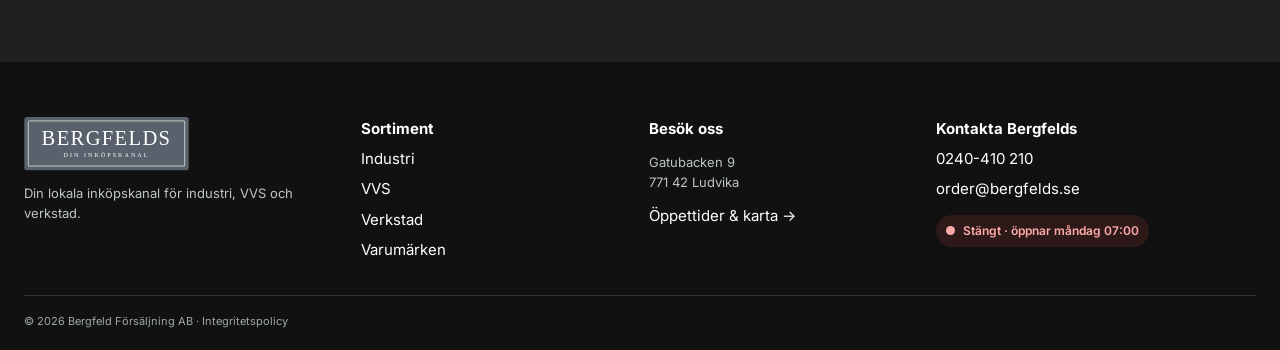
==== commit dbe1a037: "Rebuild homepage as industrial retail portal" ====
--- a/index.html
+++ b/index.html
@@ -1,10 +1,12 @@
-<!doctype html><html lang="sv"><head><meta charset="utf-8"><meta name="viewport" content="width=device-width,initial-scale=1"><meta name="description" content="Bergfelds i Ludvika hjälper företag med produkter för industri, VVS, verkstad och Mark & VA."><title>Bergfelds – Din inköpskanal i Ludvika</title><link rel="icon" href="assets/favicon.png"><link rel="preconnect" href="https://fonts.googleapis.com"><link rel="stylesheet" href="https://fonts.googleapis.com/css2?family=Cormorant+Garamond:wght@500&family=Inter:wght@400;500;600&family=Manrope:wght@600;700;800&display=swap"><link rel="stylesheet" href="style.css"><script src="main.js" defer></script></head><body>
-<a class="skip-link" href="#innehall">Hoppa till innehållet</a><div class="topbar"><div class="container"><span>Snabb och personlig service för företag i Ludvika</span><a href="butiken.html">Öppettider: Mån–tors 07–16, fre 07–13</a></div></div>
-<header><div class="container nav"><a class="logo" href="index.html" aria-label="Bergfelds – till startsidan"><img class="brand-image" src="assets/bergfelds-wordmark.svg" alt="Bergfelds – Din inköpskanal"></a><button id="menu" aria-label="Öppna meny" aria-expanded="false">☰</button><nav aria-label="Huvudmeny"><a href="index.html">Startsida</a><a href="sortiment.html">Sortiment</a><a href="butiken.html">Butiken</a><a href="om-bergfelds.html">Om oss</a><a href="kontakta-oss.html">Kontakt</a></nav><a class="phone-link" href="tel:+46240410210">☎ <strong>0240-410 210</strong></a><a class="btn call" href="kontakta-oss.html">Skicka förfrågan</a></div></header><div class="product-nav"><div class="container"><a href="sortiment.html">Produkter</a><a href="sortiment.html#industri">Industri</a><a href="sortiment.html#vvs">VVS</a><a href="sortiment.html#verkstad">Verkstad</a><a href="sortiment.html#leverantorer">Varumärken</a><a href="butiken.html">Butiken i Ludvika</a><a href="kontakta-oss.html">Hjälp & kontakt</a></div></div><main id="innehall"><section class="hero hero-industrial"><div class="container hero-grid"><div class="hero-copy"><em>INDUSTRI · VVS · VERKSTAD · MARK & VA</em><h1>Din <span>inköpskanal</span> i Ludvika.</h1><p>Vi hjälper företag att hitta produkter och förnödenheter för industri, VVS, verkstad och Mark & VA. Med personlig service och god produktkunskap gör vi dina inköp enklare.</p><div class="actions"><a class="btn light" href="sortiment.html">Se vårt sortiment</a><a class="btn outline" href="tel:+46240410210">Ring oss · 0240-410 210</a></div></div><form class="form hero-form" novalidate><h2>Vad behöver du hjälp med?</h2><p>Berätta vad du söker så hjälper vi dig att hitta rätt.</p><div class="cols"><label>Namn<input name="name" required></label><label>Företag<input name="company" required></label></div><div class="cols"><label>E-post<input name="email" type="email" required></label><label>Telefon (valfritt)<input name="phone" type="tel"></label></div><label>Område (valfritt)<select name="category"><option value="">Välj område</option><option>Industri</option><option>VVS</option><option>Verkstad</option><option>Mark & VA</option><option>Annat</option></select></label><label>Vad söker du?<textarea name="description" rows="3" placeholder="T.ex. artikelnummer, dimension, antal eller vad det ska användas till." required></textarea></label><output aria-live="polite"></output><button class="btn" type="submit">Skicka förfrågan</button><small>Förfrågan öppnas i ditt e-postprogram. Läs vår <a href="integritetspolicy.html">integritetspolicy</a>.</small></form></div></section>
-<section class="section product-intro"><div class="container"><div class="section-heading"><div><h2>Produkter för din verksamhet</h2><p>Vi hjälper dig med produkter och lösningar inom flera områden. Hittar du inte det du söker? Kontakta oss så undersöker vi möjligheterna.</p></div><a href="sortiment.html">Se hela vårt sortiment →</a></div><div class="range-grid four"><a class="range-card" href="sortiment.html#industri"><img src="assets/industry.jpg" alt="Industri"><div><h3>Industri</h3><p>Förbruknings- och underhållsprodukter samt utrustning för industrin.</p><b>Läs mer →</b></div></a><a class="range-card" href="sortiment.html#vvs"><img src="assets/plumbing.jpg" alt="VVS"><div><h3>VVS</h3><p>Rör, kopplingar, ventiler och andra VVS-produkter.</p><b>Läs mer →</b></div></a><a class="range-card" href="sortiment.html#verkstad"><img src="assets/workshop.jpg" alt="Verkstad"><div><h3>Verkstad</h3><p>Verktyg, maskiner, tillbehör och förnödenheter.</p><b>Läs mer →</b></div></a><a class="range-card" href="sortiment.html"><img src="assets/hero.jpg" alt="Mark och VA"><div><h3>Mark & VA</h3><p>Produkter för vatten, avlopp, dränering och markarbeten.</p><b>Läs mer →</b></div></a></div></div></section>
-<section class="section muted-section"><div class="container"><h2>Mer än bara produkter.</h2><p class="lead">Vi vill vara en trygg och personlig inköpspartner för ditt företag.</p><div class="benefit-row"><article><span>◎</span><h3>Personlig service</h3><p>Hos oss får du hjälp av människor som tar sig tid att förstå dina behov.</p></article><article><span>◇</span><h3>Brett kontaktnät</h3><p>Vi hjälper dig hitta rätt och undersöker möjligheten att ta hem det du söker.</p></article><article><span>▤</span><h3>Kunskap & kvalitet</h3><p>Produktkunskap, kvalitet och långsiktiga relationer står i centrum.</p></article></div></div></section>
-<section class="section process"><div class="container"><h2>Enkelt att handla hos oss.</h2><ol class="steps"><li><span>01</span><h3>Berätta vad du behöver</h3><p>Ring, mejla eller skicka en förfrågan med information om produkten.</p></li><li><span>02</span><h3>Vi hjälper dig hitta rätt</h3><p>Vi går igenom ditt behov och hjälper dig med lämpliga alternativ.</p></li><li><span>03</span><h3>Beställ via Bergfelds</h3><p>Vi hjälper dig vidare med beställning och tillgänglighet.</p></li></ol></div></section>
-<section class="marquee-section"><div class="container supplier-heading"><div><h2>Över 30 leverantörer i sortimentet</h2><a class="all-suppliers-link" href="sortiment.html#leverantorer">Alla leverantörer →</a></div></div><div class="supplier-marquee" aria-label="Leverantörer"><div class="supplier-track"></div></div></section>
-<section class="section muted-section visit-section"><div class="container visit-grid"><div><h2>Välkommen till Bergfelds i Ludvika.</h2><p class="lead">Kom förbi med din beställning eller förfrågan – eller hör av dig via telefon och mejl.</p><div class="visit-details"><div><p><b>Besöksadress</b><br>Gatubacken 9, 771 42 Ludvika</p><p><b>Telefon</b><br><a href="tel:+46240410210">0240-410 210</a></p><p><b>E-post</b><br><a href="mailto:order@bergfelds.se">order@bergfelds.se</a></p></div><div><h3>Öppettider</h3><dl><div><dt>Måndag–torsdag</dt><dd>07:00–16:00</dd></div><div><dt>Fredag</dt><dd>07:00–13:00</dd></div><div><dt>Lördag–söndag</dt><dd>Stängt</dd></div></dl></div></div><div class="info-note"><b>På gång:</b> Vi planerar att flytta till större lokaler på Lyviksberget. Tills vidare finns vi på Gatubacken 9.</div><div class="actions"><a class="btn" target="_blank" rel="noreferrer" href="https://www.google.com/maps/search/?api=1&query=Gatubacken+9+771+42+Ludvika">Vägbeskrivning</a><a class="btn secondary" href="butiken.html">Mer om butiken</a></div></div><img class="visit-photo" src="assets/bergfelds-shop-placeholder.png" alt="Bergfelds butik i Ludvika"></div></section>
-<section class="final-cta"><div class="container"><div><h2>Hittar du inte det du söker?</h2><p>Kontakta oss och berätta vad du behöver. Vi hjälper dig gärna att hitta rätt produkt eller lösning.</p></div><div class="actions"><a class="btn light" href="kontakta-oss.html">Skicka förfrågan</a><a class="btn outline" href="tel:+46240410210">Ring 0240-410 210</a></div></div></section></main>
-<footer><div class="container footer4"><div><a class="logo" href="index.html"><img class="brand-image footer-brand" src="assets/bergfelds-wordmark.svg" alt="Bergfelds"></a><p>Din inköpskanal i Ludvika.</p></div><div><b>Snabblänkar</b><a href="sortiment.html">Sortiment</a><a href="butiken.html">Butiken</a><a href="om-bergfelds.html">Om oss</a><a href="kontakta-oss.html">Kontakt</a></div><div><b>Öppettider</b><p>Mån–tors 07–16<br>Fredag 07–13<br>Helg stängt</p></div><div><b>Kontakt</b><p>Gatubacken 9, 771 42 Ludvika<br><a href="tel:+46240410210">0240-410 210</a><br><a href="mailto:order@bergfelds.se">order@bergfelds.se</a></p><div class="opening-status" data-opening-status><span class="status-dot"></span><span class="status-text">Kontrollerar öppettider…</span></div></div></div><div class="container copy">© <span data-year>2026</span> Bergfeld Försäljning AB · <a href="integritetspolicy.html">Integritetspolicy</a></div></footer></body></html>
+<!doctype html><html lang="sv"><head><meta charset="utf-8"><meta name="viewport" content="width=device-width,initial-scale=1"><meta name="description" content="Bergfelds – personlig industrigrossist för företag i Ludvika."><title>Bergfelds | Industri, VVS och verkstad</title><link rel="icon" href="assets/favicon.png"><link rel="preconnect" href="https://fonts.googleapis.com"><link rel="stylesheet" href="https://fonts.googleapis.com/css2?family=Inter:wght@400;500;600;700;800&display=swap"><link rel="stylesheet" href="style.css"><script src="main.js" defer></script></head>
+<body class="retail-home"><a class="skip-link" href="#innehall">Hoppa till innehållet</a>
+<div class="retail-top"><div class="container"><span>För företag i Ludvika med omnejd</span><div><a href="mailto:order@bergfelds.se">order@bergfelds.se</a><a href="butiken.html">Mån–tors 07–16 · fre 07–13</a></div></div></div>
+<header class="retail-header"><div class="container retail-head-main"><a class="logo" href="index.html"><img class="brand-image" src="assets/bergfelds-wordmark.svg" alt="Bergfelds"></a><form class="site-search" action="sortiment.html"><input name="s" aria-label="Sök produkter" placeholder="Vad söker du idag?"><button aria-label="Sök">Sök</button></form><div class="head-actions"><a href="tel:+46240410210"><small>Ring oss</small><b>0240-410 210</b></a><a class="retail-contact" href="kontakta-oss.html">Skicka förfrågan</a></div><button id="menu" aria-label="Öppna meny" aria-expanded="false">☰</button></div><div class="retail-nav"><div class="container"><nav><a href="sortiment.html"><b>☰</b> Alla produkter</a><a href="sortiment.html#industri">Industri</a><a href="sortiment.html#vvs">VVS</a><a href="sortiment.html#verkstad">Verkstad</a><a href="sortiment.html#leverantorer">Varumärken</a><a href="butiken.html">Butiken</a><a href="om-bergfelds.html">Om oss</a><a href="kontakta-oss.html">Kontakt</a></nav></div></div></header>
+<main id="innehall">
+<section class="retail-hero"><img src="assets/bergfelds-original-industry.jpg" alt="Industri och verkstad"><div class="retail-hero-shade"></div><div class="container"><div class="retail-hero-copy"><span>DIN LOKALA INDUSTRIGROSSIST</span><h1>Allt för jobbet.<br><strong>En kontakt räcker.</strong></h1><p>Produkter, kunskap och personlig service för industri, VVS, verkstad och bygg i Ludvika.</p><div class="retail-buttons"><a href="sortiment.html">Handla efter område</a><a href="kontakta-oss.html">Be om hjälp →</a></div></div><aside><b>Behöver du något snabbt?</b><p>Ring oss så hjälper vi dig hitta rätt produkt.</p><a href="tel:+46240410210">0240-410 210 →</a></aside></div></section>
+<section class="retail-category-section"><div class="container"><div class="retail-section-title"><div><span>VÅRT SORTIMENT</span><h2>Vad behöver verksamheten?</h2></div><a href="sortiment.html">Visa hela sortimentet →</a></div><div class="retail-categories"><a href="sortiment.html#industri"><img src="assets/industry.jpg" alt=""><div><b>Industri</b><span>Drift, underhåll och produktion</span></div></a><a href="sortiment.html#vvs"><img src="assets/plumbing.jpg" alt=""><div><b>VVS</b><span>Rör, kopplingar och ventiler</span></div></a><a href="sortiment.html#verkstad"><img src="assets/workshop.jpg" alt=""><div><b>Verkstad</b><span>Verktyg, maskiner och skydd</span></div></a><a href="sortiment.html"><img src="assets/bergfelds-product-overview.jpg" alt=""><div><b>Förbrukning</b><span>Det som behövs varje dag</span></div></a><a href="sortiment.html"><img src="assets/hero.jpg" alt=""><div><b>Mark & VA</b><span>Produkter för arbete i mark</span></div></a><a class="category-help" href="kontakta-oss.html"><div><i>?</i><b>Hittar du inte rätt?</b><span>Beskriv vad du söker så tar vi fram ett förslag.</span><em>Fråga Bergfelds →</em></div></a></div></div></section>
+<section class="retail-promo"><div class="container"><article class="promo-main"><img src="assets/bergfelds-shop-placeholder.png" alt="Bergfelds butik"><div><span>BUTIKEN I LUDVIKA</span><h2>Kom in. Vi löser resten.</h2><p>Personlig hjälp, produktkunskap och ett brett leverantörsnät på Gatubacken 9.</p><a href="butiken.html">Besök butiken →</a></div></article><div class="promo-side"><article><span>01</span><h3>Berätta vad du behöver</h3><p>Artikelnummer, bild eller bara en beskrivning.</p></article><article><span>02</span><h3>Vi söker fram rätt lösning</h3><p>Vi använder vårt sortiment och leverantörsnät.</p></article><article><span>03</span><h3>Beställ och hämta</h3><p>Enkelt, personligt och utan onödigt krångel.</p></article></div></div></section>
+<section class="retail-suppliers"><div class="container"><div class="retail-section-title"><div><span>STARKA VARUMÄRKEN</span><h2>Leverantörer vi arbetar med</h2></div><a href="sortiment.html#leverantorer">Alla leverantörer →</a></div></div><div class="supplier-marquee"><div class="supplier-track"></div></div></section>
+<section class="retail-inquiry"><div class="container"><div class="inquiry-copy"><span>SNABBFÖRFRÅGAN</span><h2>Låt oss hitta produkten åt dig.</h2><p>Fyll i vad du söker. Formuläret öppnar ett färdigt mejl som du själv skickar till oss.</p><ul><li>Personligt svar</li><li>Hjälp med alternativ</li><li>Ingen registrering</li></ul></div><form class="form" novalidate><div class="cols"><label>Namn<input name="name" required></label><label>Företag<input name="company" required></label></div><label>E-post eller telefon<input name="contact" required></label><label>Vad söker du?<textarea name="description" rows="4" placeholder="Produkt, artikelnummer eller användningsområde" required></textarea></label><output aria-live="polite"></output><button type="submit">Skicka förfrågan</button></form></div></section>
+</main>
+<footer class="retail-footer"><div class="container footer4"><div><img class="brand-image footer-brand" src="assets/bergfelds-wordmark.svg" alt="Bergfelds"><p>Din lokala inköpskanal för industri, VVS och verkstad.</p></div><div><b>Sortiment</b><a href="sortiment.html#industri">Industri</a><a href="sortiment.html#vvs">VVS</a><a href="sortiment.html#verkstad">Verkstad</a><a href="sortiment.html#leverantorer">Varumärken</a></div><div><b>Besök oss</b><p>Gatubacken 9<br>771 42 Ludvika</p><a href="butiken.html">Öppettider & karta →</a></div><div><b>Kontakta Bergfelds</b><a href="tel:+46240410210">0240-410 210</a><a href="mailto:order@bergfelds.se">order@bergfelds.se</a><div class="opening-status" data-opening-status><span class="status-dot"></span><span class="status-text">Kontrollerar öppettider…</span></div></div></div><div class="container copy">© <span data-year>2026</span> Bergfeld Försäljning AB · <a href="integritetspolicy.html">Integritetspolicy</a></div></footer></body></html>
--- a/style.css
+++ b/style.css
@@ -22,3 +22,12 @@
 .btn{border-radius:2px;background:#f36b21;text-transform:none}.btn.secondary{border-color:#1d1d1d;border-radius:2px}.section-heading>a,.range-card b,.cards a,.info a,.big,.people a,.addresses a{color:#df5714}.range-card{border-radius:2px;background:#f1f1ef}.range-card div{border-top:4px solid transparent}.range-card:hover div{border-top-color:#f36b21}.range-card b{color:#df5714}.muted-section{background:#f3f3f1}.benefit-row article{padding-top:20px;border-top:4px solid #f36b21}.benefit-row article>span,.steps span{color:#f36b21}.steps li,.steps article{border-radius:2px}.marquee-section{border-top:5px solid #f36b21}.all-suppliers-link{color:#df5714}.visit-photo{border-radius:2px}.info-note{border-left:5px solid #f36b21;border-radius:0;background:#fff}.final-cta{position:relative;background:#202020}.final-cta:before{content:"";position:absolute;inset:0 auto 0 0;width:8px;background:#f36b21}.page-hero{background-color:#202020;background-image:linear-gradient(90deg,rgba(0,0,0,.88),rgba(0,0,0,.45)),url('assets/bergfelds-original-industry.jpg');background-position:center;background-size:cover}.page-hero em{color:#f36b21}.status-card,.contact-card,.category-catalog article,.value-cards article,.benefits article,.supplier-directory-card{border-radius:2px}.catalog-section,.supplier-directory-section{border-top:5px solid #f36b21}.cta{border-radius:2px;background:#202020}footer{border-top:7px solid #f36b21;background:#151515}.opening-status.is-open{color:#8ee3a8}
 @media(max-width:1000px){.product-nav{overflow-x:auto}.product-nav .container{width:max-content;min-width:100%}.product-nav a{white-space:nowrap}.product-nav a:last-child{margin-left:0}.hero-grid{min-height:auto}}
 @media(max-width:700px){.product-nav a{padding:0 16px}.hero h1{font-size:42px}.hero-grid{padding:45px 0}.hero-form{border-top-width:5px}.benefit-row article{padding-top:15px}}
+
+/* Bergfleds 3 — distinct industrial retail homepage */
+.retail-home{font-family:Inter,Arial,sans-serif;background:#fff;color:#171717}.retail-home .container{width:min(1240px,calc(100% - 48px))}.retail-top{height:34px;background:#121212;color:#fff;font-size:11px}.retail-top .container,.retail-top div{display:flex;height:100%;align-items:center;justify-content:space-between}.retail-top div div{gap:28px}.retail-top a:hover{color:#ff6b22}.retail-header{position:sticky;top:0;background:#fff}.retail-head-main{display:grid;height:88px;grid-template-columns:auto minmax(280px,1fr) auto;align-items:center;gap:45px}.retail-head-main .brand-image{width:190px;height:61px}.site-search{display:flex;height:46px;border:2px solid #242424;background:#fff}.site-search input{height:100%;margin:0;border:0;border-radius:0;padding:0 16px;box-shadow:none}.site-search button{width:82px;border:0;background:#202020;color:#fff;font-weight:700;cursor:pointer}.site-search button:hover{background:#f36b21}.head-actions{display:flex;align-items:center;gap:22px}.head-actions>a:first-child{display:flex;flex-direction:column}.head-actions small{color:#777}.retail-contact{padding:13px 17px;background:#f36b21;color:#fff;font-weight:700}.retail-header #menu{display:none}.retail-nav{border-top:1px solid #e0e0de;background:#202020;color:#fff}.retail-nav nav{display:flex}.retail-nav nav a{display:flex;height:50px;align-items:center;padding:0 20px;border-right:1px solid #3b3b3b;font-size:13px;font-weight:600}.retail-nav nav a:first-child{min-width:180px;background:#f36b21}.retail-nav nav a:hover{background:#363636}.retail-nav nav a:first-child:hover{background:#df5815}.retail-nav nav b{margin-right:10px;font-size:17px}
+.retail-hero{position:relative;min-height:600px;overflow:hidden;background:#111;color:#fff}.retail-hero>img,.retail-hero-shade{position:absolute;inset:0;width:100%;height:100%;object-fit:cover}.retail-hero-shade{background:linear-gradient(90deg,rgba(0,0,0,.92) 0%,rgba(0,0,0,.67) 50%,rgba(0,0,0,.17) 100%)}.retail-hero>.container{position:relative;display:flex;min-height:600px;align-items:center;justify-content:space-between;gap:40px}.retail-hero-copy{max-width:700px}.retail-hero-copy>span,.retail-section-title span,.inquiry-copy>span,.promo-main>div>span{color:#f36b21;font-size:12px;font-weight:800;letter-spacing:.16em}.retail-hero h1{margin:18px 0 20px;font-size:clamp(48px,6vw,78px);line-height:1.02;letter-spacing:-.055em}.retail-hero h1 strong{color:#f36b21}.retail-hero-copy>p{max-width:620px;color:#e3e3e3;font-size:19px}.retail-buttons{display:flex;gap:12px;margin-top:32px}.retail-buttons a{padding:15px 22px;background:#f36b21;font-weight:700}.retail-buttons a+ a{border:1px solid #fff;background:transparent}.retail-hero aside{align-self:flex-end;width:315px;margin-bottom:45px;padding:25px;border-left:5px solid #f36b21;background:rgba(20,20,20,.9)}.retail-hero aside b{font-size:18px}.retail-hero aside p{margin:7px 0 12px;color:#bbb}.retail-hero aside a{color:#f36b21;font-weight:800}
+.retail-category-section{padding:78px 0 90px}.retail-section-title{display:flex;align-items:flex-end;justify-content:space-between;gap:30px;margin-bottom:35px}.retail-section-title h2{margin:7px 0 0;font-size:38px;letter-spacing:-.04em}.retail-section-title>a{color:#d95313;font-weight:700}.retail-categories{display:grid;grid-template-columns:repeat(3,1fr);gap:18px}.retail-categories>a{position:relative;display:grid;min-height:180px;grid-template-columns:150px 1fr;overflow:hidden;border:1px solid #ddd;background:#f5f5f3;transition:.2s}.retail-categories>a:hover{border-color:#f36b21;box-shadow:0 10px 25px rgba(0,0,0,.09);transform:translateY(-2px)}.retail-categories img{width:150px;height:100%;object-fit:cover}.retail-categories a>div{display:flex;flex-direction:column;justify-content:center;padding:22px}.retail-categories b{font-size:20px}.retail-categories span{margin-top:5px;color:#686868;font-size:13px}.retail-categories .category-help{background:#202020;color:#fff}.category-help i{display:grid;width:36px;height:36px;place-items:center;margin-bottom:12px;border-radius:50%;background:#f36b21;font-style:normal;font-weight:800}.category-help span{color:#bbb}.category-help em{margin-top:16px;color:#f36b21;font-style:normal;font-weight:700}
+.retail-promo{padding:90px 0;background:#efefed}.retail-promo>.container{display:grid;grid-template-columns:1.55fr .85fr;gap:24px}.promo-main{position:relative;min-height:570px;overflow:hidden;background:#111;color:#fff}.promo-main img{position:absolute;width:100%;height:100%;object-fit:cover}.promo-main:after{content:"";position:absolute;inset:0;background:linear-gradient(0deg,rgba(0,0,0,.93),rgba(0,0,0,.08) 70%)}.promo-main>div{position:absolute;right:0;bottom:0;left:0;z-index:1;padding:42px}.promo-main h2{margin:10px 0;font-size:40px}.promo-main p{max-width:570px;color:#ddd}.promo-main a{display:inline-block;margin-top:14px;color:#f36b21;font-weight:800}.promo-side{display:grid;gap:12px}.promo-side article{padding:32px;border-left:5px solid #f36b21;background:#fff}.promo-side span{color:#f36b21;font-size:12px;font-weight:800}.promo-side h3{margin:10px 0 6px;font-size:20px}.promo-side p{margin:0;color:#6a6a6a}
+.retail-suppliers{padding:75px 0;border-bottom:1px solid #ddd}.retail-suppliers .supplier-marquee{padding:12px 0}.retail-inquiry{padding:90px 0;background:#202020;color:#fff}.retail-inquiry>.container{display:grid;grid-template-columns:1fr 1fr;align-items:center;gap:100px}.inquiry-copy h2{margin:12px 0 18px;font-size:46px;line-height:1.05}.inquiry-copy p{color:#c8c8c8;font-size:17px}.inquiry-copy ul{display:flex;flex-wrap:wrap;gap:18px;margin:25px 0 0;padding:0;list-style:none}.inquiry-copy li:before{content:"✓";margin-right:7px;color:#f36b21;font-weight:800}.retail-inquiry .form{border:0;border-top:6px solid #f36b21;border-radius:0}.retail-inquiry .form button{min-height:48px;border:0;background:#f36b21;color:#fff;font-weight:800;cursor:pointer}.retail-footer{border-top:0;background:#111}
+@media(max-width:1050px){.retail-head-main{grid-template-columns:auto 1fr auto;gap:20px}.head-actions>a:first-child{display:none}.retail-nav{overflow-x:auto}.retail-nav nav{width:max-content}.retail-categories{grid-template-columns:repeat(2,1fr)}.retail-promo>.container{grid-template-columns:1fr}.promo-side{grid-template-columns:repeat(3,1fr)}.retail-inquiry>.container{gap:50px}}
+@media(max-width:740px){.retail-home .container{width:calc(100% - 30px)}.retail-top{display:none}.retail-head-main{height:70px;grid-template-columns:auto 1fr auto}.retail-head-main .brand-image{width:135px;height:48px}.site-search,.head-actions{display:none}.retail-header #menu{display:block;justify-self:end}.retail-nav{display:none}.retail-nav.open{display:block}.retail-nav nav{display:grid;width:100%;padding:10px 0}.retail-nav nav a,.retail-nav nav a:first-child{height:44px;background:#202020}.retail-hero,.retail-hero>.container{min-height:630px}.retail-hero>.container{align-items:flex-start;padding-top:65px}.retail-hero h1{font-size:48px}.retail-hero aside{display:none}.retail-buttons{align-items:stretch;flex-direction:column}.retail-buttons a{text-align:center}.retail-categories{grid-template-columns:1fr}.retail-categories>a{grid-template-columns:120px 1fr}.retail-categories img{width:120px}.retail-section-title{align-items:flex-start;flex-direction:column}.retail-section-title h2{font-size:31px}.retail-promo{padding:65px 0}.promo-main{min-height:480px}.promo-main>div{padding:28px}.promo-main h2{font-size:31px}.promo-side{grid-template-columns:1fr}.retail-inquiry>.container{grid-template-columns:1fr;gap:40px}.inquiry-copy h2{font-size:37px}.inquiry-copy ul{flex-direction:column;gap:7px}}
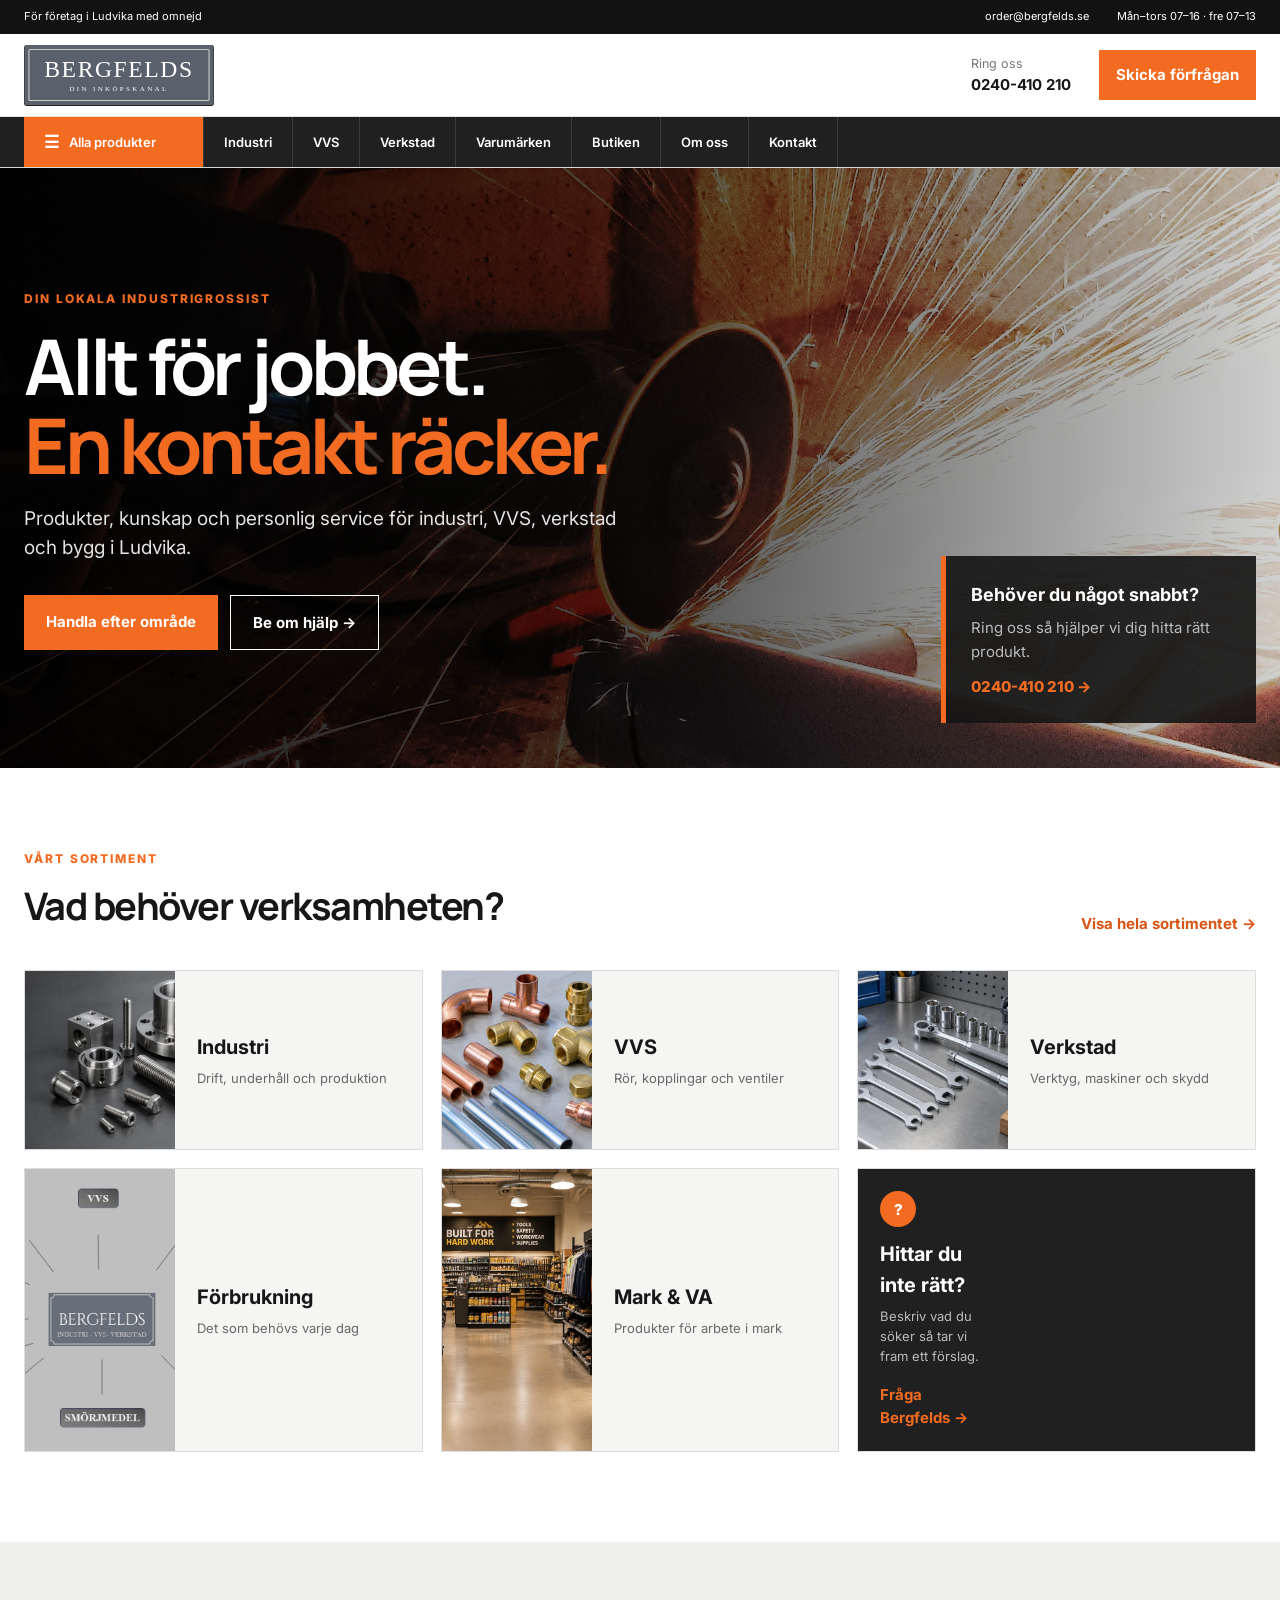
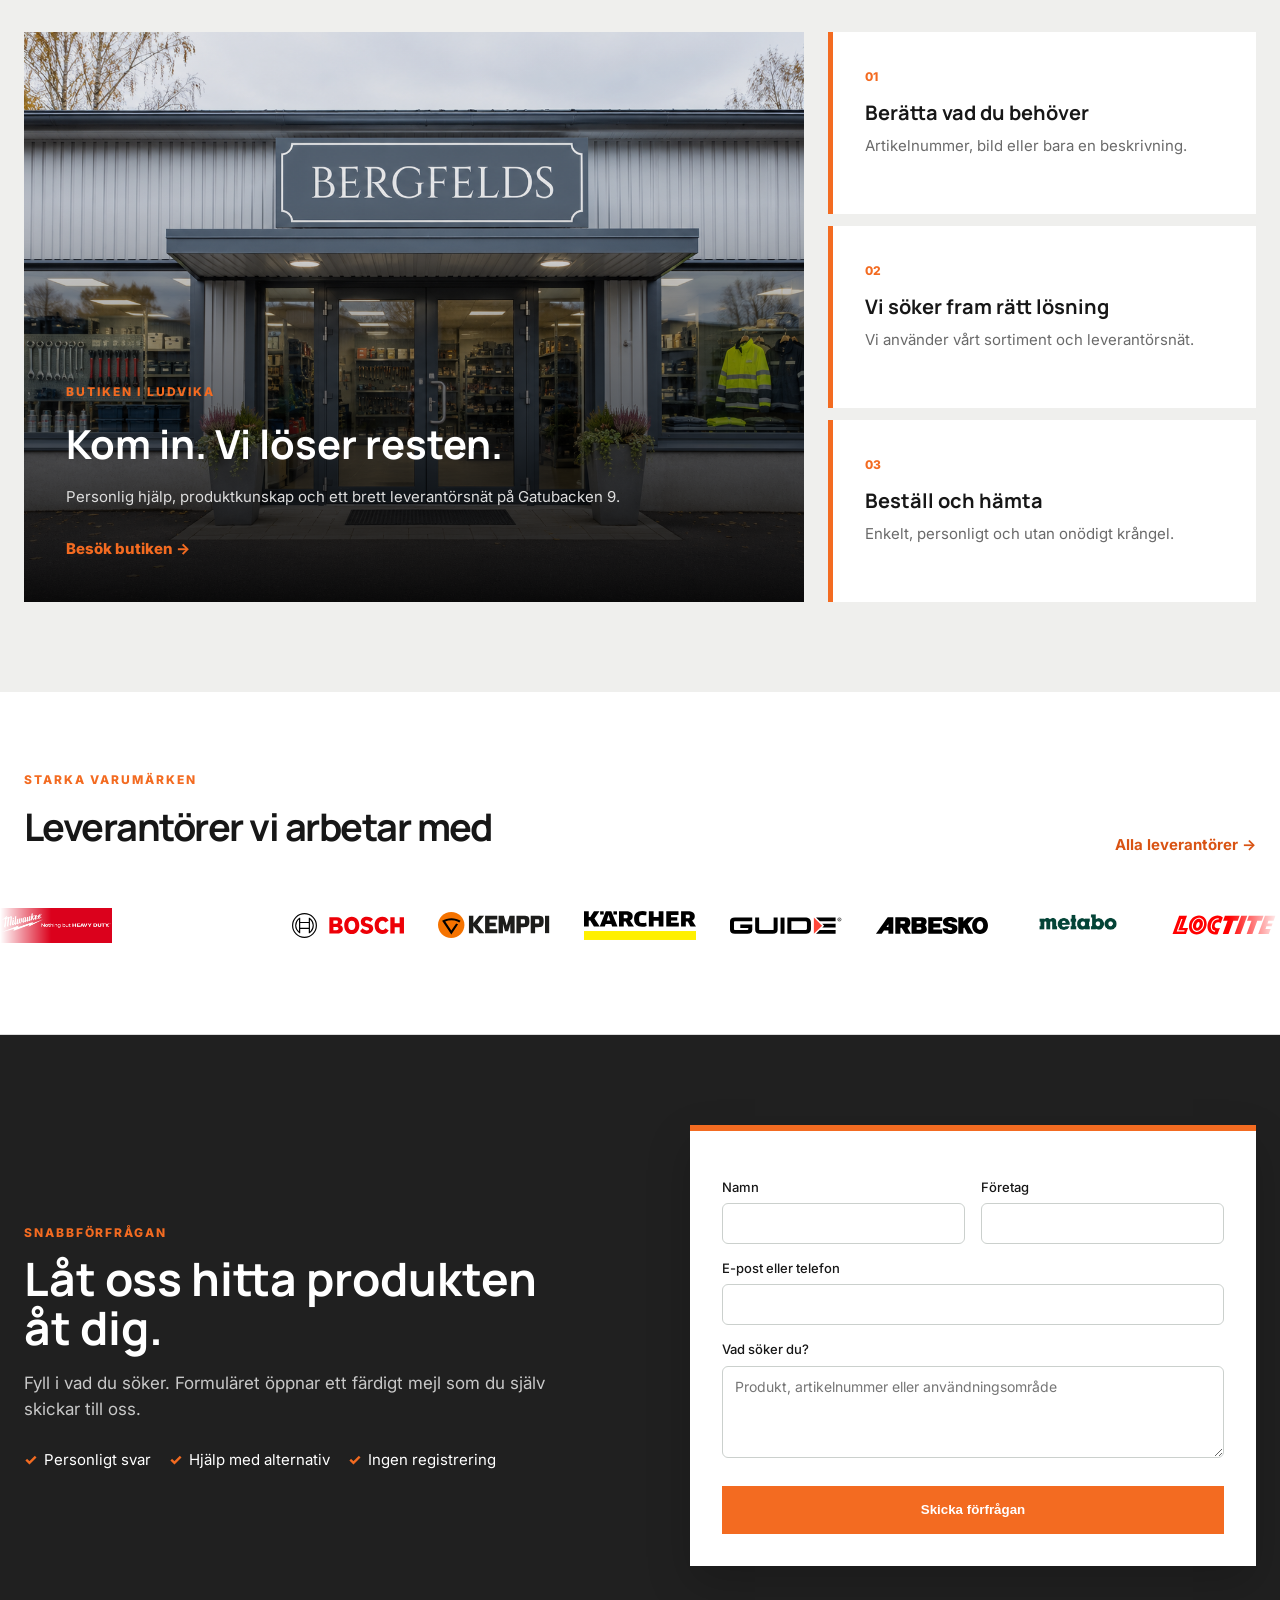
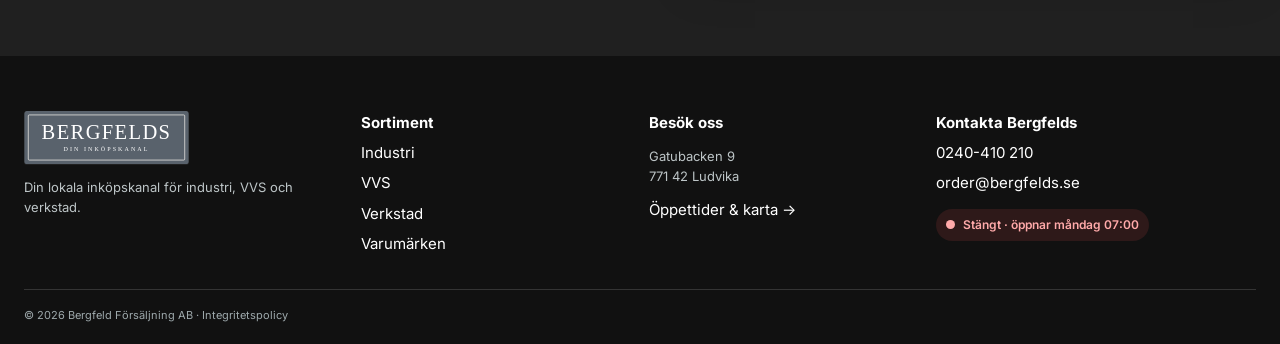
==== commit 36707717: "Simplify and align retail header" ====
--- a/index.html
+++ b/index.html
@@ -1,7 +1,7 @@
 <!doctype html><html lang="sv"><head><meta charset="utf-8"><meta name="viewport" content="width=device-width,initial-scale=1"><meta name="description" content="Bergfelds – personlig industrigrossist för företag i Ludvika."><title>Bergfelds | Industri, VVS och verkstad</title><link rel="icon" href="assets/favicon.png"><link rel="preconnect" href="https://fonts.googleapis.com"><link rel="stylesheet" href="https://fonts.googleapis.com/css2?family=Inter:wght@400;500;600;700;800&display=swap"><link rel="stylesheet" href="style.css"><script src="main.js" defer></script></head>
 <body class="retail-home"><a class="skip-link" href="#innehall">Hoppa till innehållet</a>
 <div class="retail-top"><div class="container"><span>För företag i Ludvika med omnejd</span><div><a href="mailto:order@bergfelds.se">order@bergfelds.se</a><a href="butiken.html">Mån–tors 07–16 · fre 07–13</a></div></div></div>
-<header class="retail-header"><div class="container retail-head-main"><a class="logo" href="index.html"><img class="brand-image" src="assets/bergfelds-wordmark.svg" alt="Bergfelds"></a><form class="site-search" action="sortiment.html"><input name="s" aria-label="Sök produkter" placeholder="Vad söker du idag?"><button aria-label="Sök">Sök</button></form><div class="head-actions"><a href="tel:+46240410210"><small>Ring oss</small><b>0240-410 210</b></a><a class="retail-contact" href="kontakta-oss.html">Skicka förfrågan</a></div><button id="menu" aria-label="Öppna meny" aria-expanded="false">☰</button></div><div class="retail-nav"><div class="container"><nav><a href="sortiment.html"><b>☰</b> Alla produkter</a><a href="sortiment.html#industri">Industri</a><a href="sortiment.html#vvs">VVS</a><a href="sortiment.html#verkstad">Verkstad</a><a href="sortiment.html#leverantorer">Varumärken</a><a href="butiken.html">Butiken</a><a href="om-bergfelds.html">Om oss</a><a href="kontakta-oss.html">Kontakt</a></nav></div></div></header>
+<header class="retail-header"><div class="container retail-head-main"><a class="logo" href="index.html"><img class="brand-image" src="assets/bergfelds-wordmark.svg" alt="Bergfelds"></a><div class="head-actions"><a href="tel:+46240410210"><small>Ring oss</small><b>0240-410 210</b></a><a class="retail-contact" href="kontakta-oss.html">Skicka förfrågan</a></div><button id="menu" aria-label="Öppna meny" aria-expanded="false">☰</button></div><div class="retail-nav"><div class="container"><nav><a href="sortiment.html"><b>☰</b> Alla produkter</a><a href="sortiment.html#industri">Industri</a><a href="sortiment.html#vvs">VVS</a><a href="sortiment.html#verkstad">Verkstad</a><a href="sortiment.html#leverantorer">Varumärken</a><a href="butiken.html">Butiken</a><a href="om-bergfelds.html">Om oss</a><a href="kontakta-oss.html">Kontakt</a></nav></div></div></header>
 <main id="innehall">
 <section class="retail-hero"><img src="assets/bergfelds-original-industry.jpg" alt="Industri och verkstad"><div class="retail-hero-shade"></div><div class="container"><div class="retail-hero-copy"><span>DIN LOKALA INDUSTRIGROSSIST</span><h1>Allt för jobbet.<br><strong>En kontakt räcker.</strong></h1><p>Produkter, kunskap och personlig service för industri, VVS, verkstad och bygg i Ludvika.</p><div class="retail-buttons"><a href="sortiment.html">Handla efter område</a><a href="kontakta-oss.html">Be om hjälp →</a></div></div><aside><b>Behöver du något snabbt?</b><p>Ring oss så hjälper vi dig hitta rätt produkt.</p><a href="tel:+46240410210">0240-410 210 →</a></aside></div></section>
 <section class="retail-category-section"><div class="container"><div class="retail-section-title"><div><span>VÅRT SORTIMENT</span><h2>Vad behöver verksamheten?</h2></div><a href="sortiment.html">Visa hela sortimentet →</a></div><div class="retail-categories"><a href="sortiment.html#industri"><img src="assets/industry.jpg" alt=""><div><b>Industri</b><span>Drift, underhåll och produktion</span></div></a><a href="sortiment.html#vvs"><img src="assets/plumbing.jpg" alt=""><div><b>VVS</b><span>Rör, kopplingar och ventiler</span></div></a><a href="sortiment.html#verkstad"><img src="assets/workshop.jpg" alt=""><div><b>Verkstad</b><span>Verktyg, maskiner och skydd</span></div></a><a href="sortiment.html"><img src="assets/bergfelds-product-overview.jpg" alt=""><div><b>Förbrukning</b><span>Det som behövs varje dag</span></div></a><a href="sortiment.html"><img src="assets/hero.jpg" alt=""><div><b>Mark & VA</b><span>Produkter för arbete i mark</span></div></a><a class="category-help" href="kontakta-oss.html"><div><i>?</i><b>Hittar du inte rätt?</b><span>Beskriv vad du söker så tar vi fram ett förslag.</span><em>Fråga Bergfelds →</em></div></a></div></div></section>
--- a/style.css
+++ b/style.css
@@ -24,7 +24,7 @@
 @media(max-width:700px){.product-nav a{padding:0 16px}.hero h1{font-size:42px}.hero-grid{padding:45px 0}.hero-form{border-top-width:5px}.benefit-row article{padding-top:15px}}
 
 /* Bergfleds 3 — distinct industrial retail homepage */
-.retail-home{font-family:Inter,Arial,sans-serif;background:#fff;color:#171717}.retail-home .container{width:min(1240px,calc(100% - 48px))}.retail-top{height:34px;background:#121212;color:#fff;font-size:11px}.retail-top .container,.retail-top div{display:flex;height:100%;align-items:center;justify-content:space-between}.retail-top div div{gap:28px}.retail-top a:hover{color:#ff6b22}.retail-header{position:sticky;top:0;background:#fff}.retail-head-main{display:grid;height:88px;grid-template-columns:auto minmax(280px,1fr) auto;align-items:center;gap:45px}.retail-head-main .brand-image{width:190px;height:61px}.site-search{display:flex;height:46px;border:2px solid #242424;background:#fff}.site-search input{height:100%;margin:0;border:0;border-radius:0;padding:0 16px;box-shadow:none}.site-search button{width:82px;border:0;background:#202020;color:#fff;font-weight:700;cursor:pointer}.site-search button:hover{background:#f36b21}.head-actions{display:flex;align-items:center;gap:22px}.head-actions>a:first-child{display:flex;flex-direction:column}.head-actions small{color:#777}.retail-contact{padding:13px 17px;background:#f36b21;color:#fff;font-weight:700}.retail-header #menu{display:none}.retail-nav{border-top:1px solid #e0e0de;background:#202020;color:#fff}.retail-nav nav{display:flex}.retail-nav nav a{display:flex;height:50px;align-items:center;padding:0 20px;border-right:1px solid #3b3b3b;font-size:13px;font-weight:600}.retail-nav nav a:first-child{min-width:180px;background:#f36b21}.retail-nav nav a:hover{background:#363636}.retail-nav nav a:first-child:hover{background:#df5815}.retail-nav nav b{margin-right:10px;font-size:17px}
+.retail-home{font-family:Inter,Arial,sans-serif;background:#fff;color:#171717}.retail-home .container{width:min(1240px,calc(100% - 48px))}.retail-top{height:34px;background:#121212;color:#fff;font-size:11px}.retail-top .container,.retail-top div{display:flex;height:100%;align-items:center;justify-content:space-between}.retail-top div div{gap:28px}.retail-top a:hover{color:#ff6b22}.retail-header{position:sticky;top:0;background:#fff}.retail-head-main{display:flex;height:82px;align-items:center;justify-content:space-between;gap:30px}.retail-head-main .brand-image{width:190px;height:61px}.site-search{display:flex;height:46px;border:2px solid #242424;background:#fff}.site-search input{height:100%;margin:0;border:0;border-radius:0;padding:0 16px;box-shadow:none}.site-search button{width:82px;border:0;background:#202020;color:#fff;font-weight:700;cursor:pointer}.site-search button:hover{background:#f36b21}.head-actions{display:flex;align-items:center;gap:28px;margin-left:auto}.head-actions>a:first-child{display:flex;flex-direction:column}.head-actions small{color:#777}.retail-contact{padding:13px 17px;background:#f36b21;color:#fff;font-weight:700}.retail-header #menu{display:none}.retail-nav{border-top:1px solid #e0e0de;background:#202020;color:#fff}.retail-nav nav{display:flex}.retail-nav nav a{display:flex;height:50px;align-items:center;padding:0 20px;border-right:1px solid #3b3b3b;font-size:13px;font-weight:600}.retail-nav nav a:first-child{min-width:180px;background:#f36b21}.retail-nav nav a:hover{background:#363636}.retail-nav nav a:first-child:hover{background:#df5815}.retail-nav nav b{margin-right:10px;font-size:17px}
 .retail-hero{position:relative;min-height:600px;overflow:hidden;background:#111;color:#fff}.retail-hero>img,.retail-hero-shade{position:absolute;inset:0;width:100%;height:100%;object-fit:cover}.retail-hero-shade{background:linear-gradient(90deg,rgba(0,0,0,.92) 0%,rgba(0,0,0,.67) 50%,rgba(0,0,0,.17) 100%)}.retail-hero>.container{position:relative;display:flex;min-height:600px;align-items:center;justify-content:space-between;gap:40px}.retail-hero-copy{max-width:700px}.retail-hero-copy>span,.retail-section-title span,.inquiry-copy>span,.promo-main>div>span{color:#f36b21;font-size:12px;font-weight:800;letter-spacing:.16em}.retail-hero h1{margin:18px 0 20px;font-size:clamp(48px,6vw,78px);line-height:1.02;letter-spacing:-.055em}.retail-hero h1 strong{color:#f36b21}.retail-hero-copy>p{max-width:620px;color:#e3e3e3;font-size:19px}.retail-buttons{display:flex;gap:12px;margin-top:32px}.retail-buttons a{padding:15px 22px;background:#f36b21;font-weight:700}.retail-buttons a+ a{border:1px solid #fff;background:transparent}.retail-hero aside{align-self:flex-end;width:315px;margin-bottom:45px;padding:25px;border-left:5px solid #f36b21;background:rgba(20,20,20,.9)}.retail-hero aside b{font-size:18px}.retail-hero aside p{margin:7px 0 12px;color:#bbb}.retail-hero aside a{color:#f36b21;font-weight:800}
 .retail-category-section{padding:78px 0 90px}.retail-section-title{display:flex;align-items:flex-end;justify-content:space-between;gap:30px;margin-bottom:35px}.retail-section-title h2{margin:7px 0 0;font-size:38px;letter-spacing:-.04em}.retail-section-title>a{color:#d95313;font-weight:700}.retail-categories{display:grid;grid-template-columns:repeat(3,1fr);gap:18px}.retail-categories>a{position:relative;display:grid;min-height:180px;grid-template-columns:150px 1fr;overflow:hidden;border:1px solid #ddd;background:#f5f5f3;transition:.2s}.retail-categories>a:hover{border-color:#f36b21;box-shadow:0 10px 25px rgba(0,0,0,.09);transform:translateY(-2px)}.retail-categories img{width:150px;height:100%;object-fit:cover}.retail-categories a>div{display:flex;flex-direction:column;justify-content:center;padding:22px}.retail-categories b{font-size:20px}.retail-categories span{margin-top:5px;color:#686868;font-size:13px}.retail-categories .category-help{background:#202020;color:#fff}.category-help i{display:grid;width:36px;height:36px;place-items:center;margin-bottom:12px;border-radius:50%;background:#f36b21;font-style:normal;font-weight:800}.category-help span{color:#bbb}.category-help em{margin-top:16px;color:#f36b21;font-style:normal;font-weight:700}
 .retail-promo{padding:90px 0;background:#efefed}.retail-promo>.container{display:grid;grid-template-columns:1.55fr .85fr;gap:24px}.promo-main{position:relative;min-height:570px;overflow:hidden;background:#111;color:#fff}.promo-main img{position:absolute;width:100%;height:100%;object-fit:cover}.promo-main:after{content:"";position:absolute;inset:0;background:linear-gradient(0deg,rgba(0,0,0,.93),rgba(0,0,0,.08) 70%)}.promo-main>div{position:absolute;right:0;bottom:0;left:0;z-index:1;padding:42px}.promo-main h2{margin:10px 0;font-size:40px}.promo-main p{max-width:570px;color:#ddd}.promo-main a{display:inline-block;margin-top:14px;color:#f36b21;font-weight:800}.promo-side{display:grid;gap:12px}.promo-side article{padding:32px;border-left:5px solid #f36b21;background:#fff}.promo-side span{color:#f36b21;font-size:12px;font-weight:800}.promo-side h3{margin:10px 0 6px;font-size:20px}.promo-side p{margin:0;color:#6a6a6a}
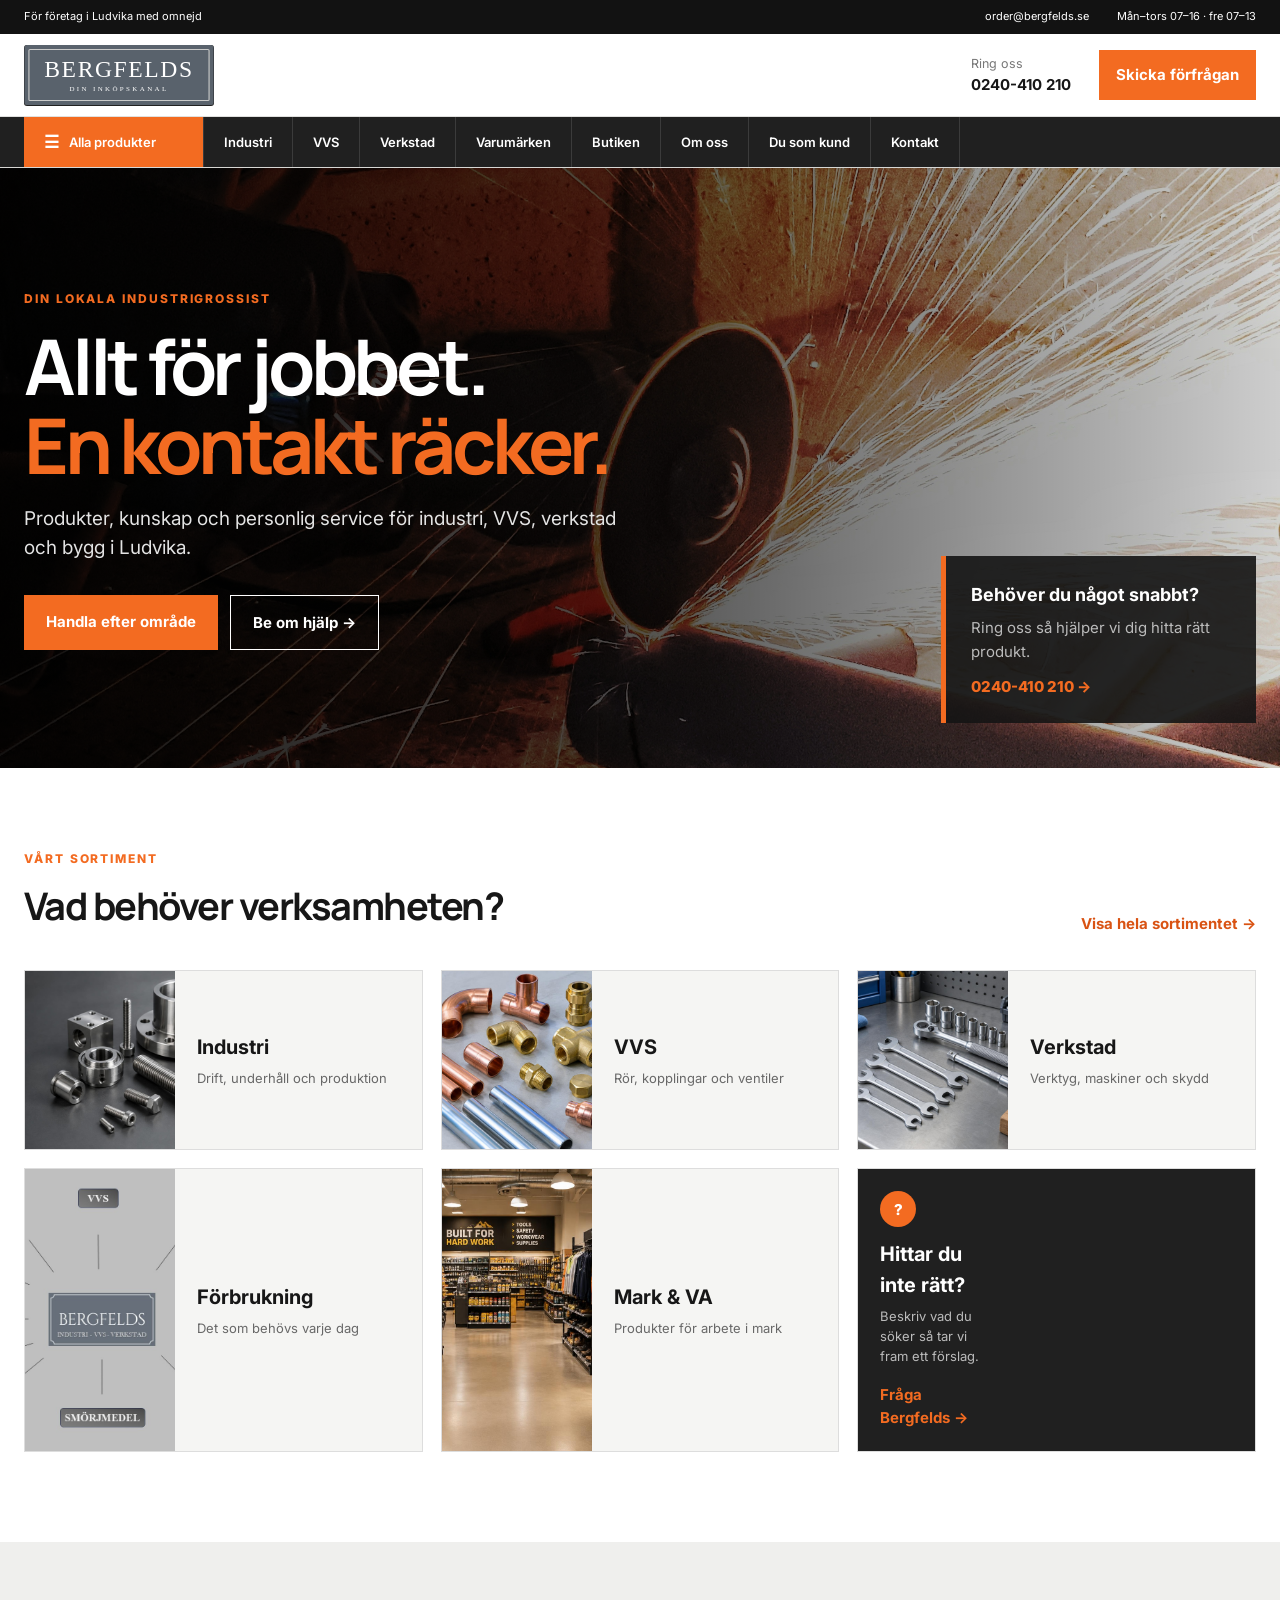
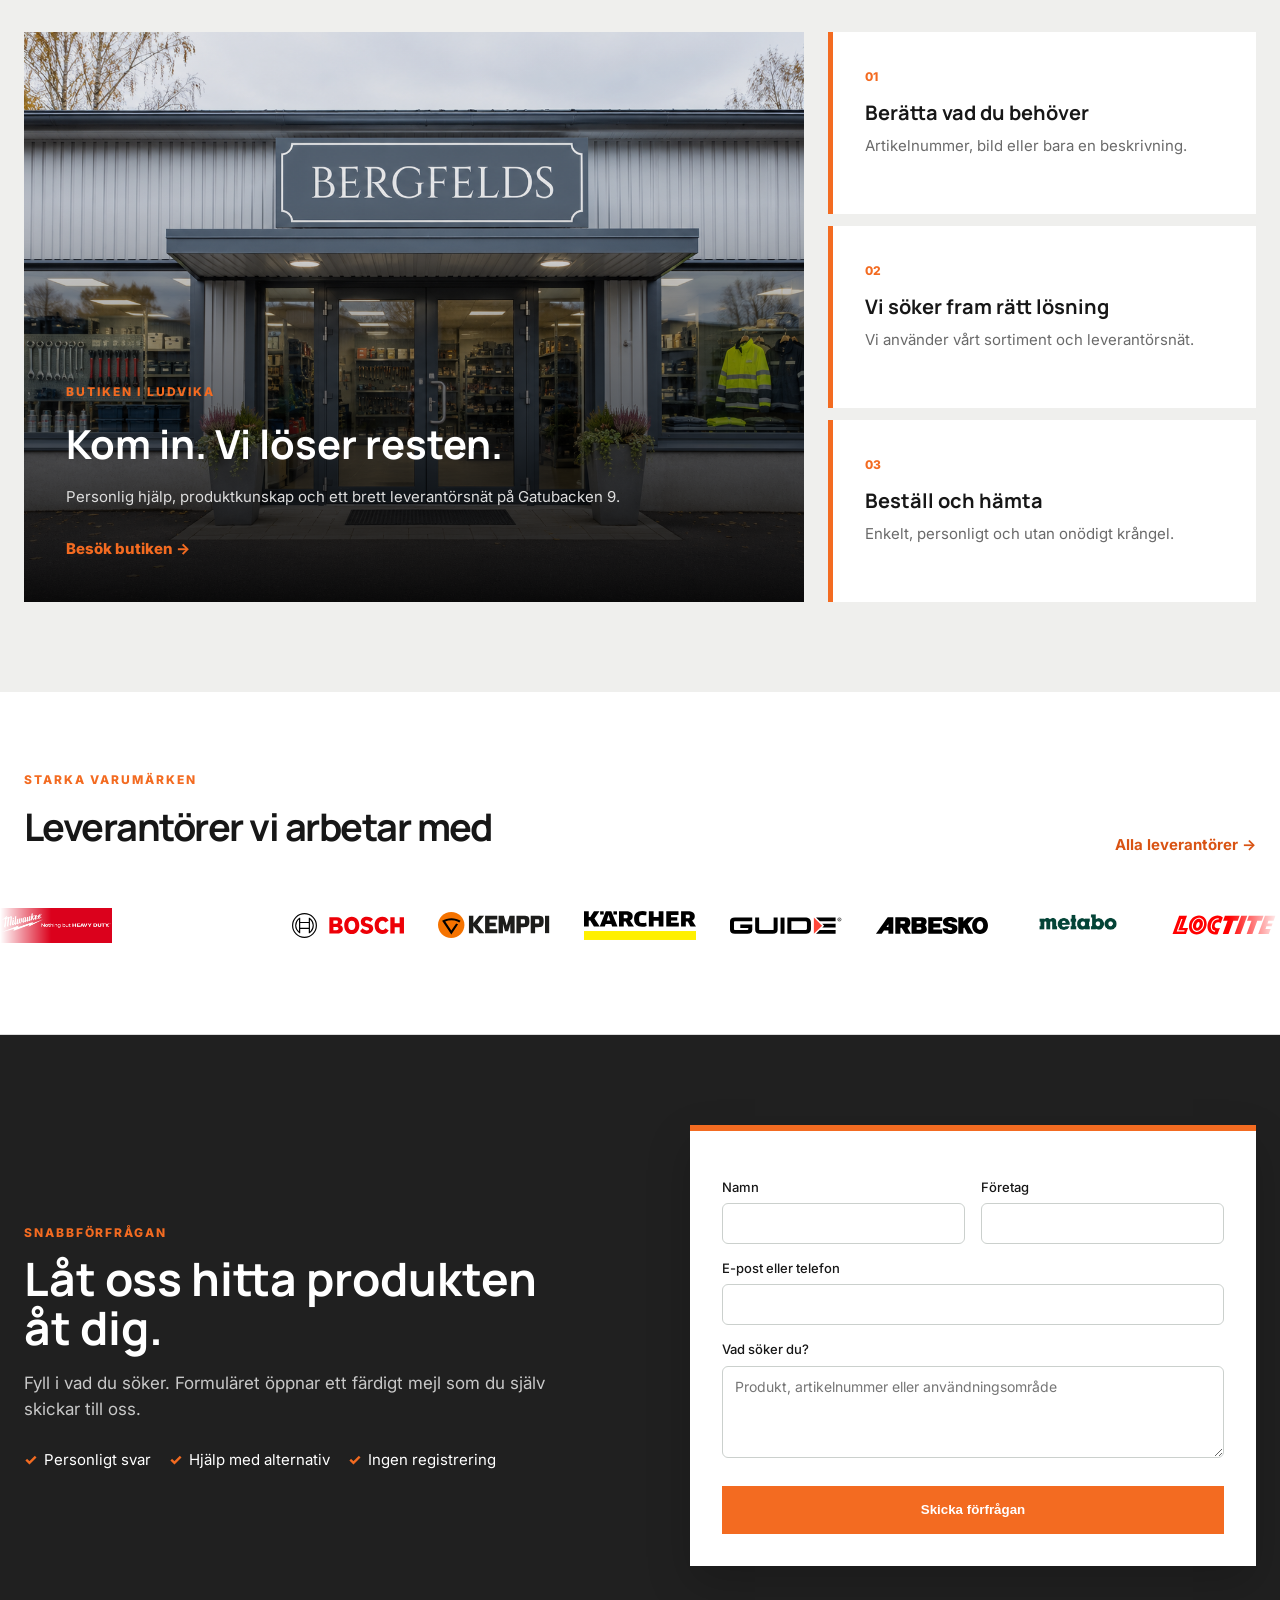
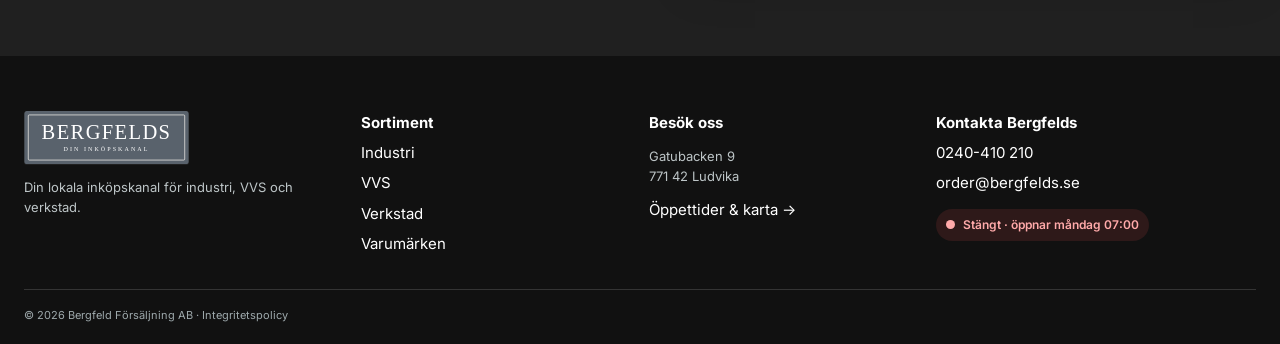
==== commit 655f483b: "Unify navigation across all pages" ====
--- a/index.html
+++ b/index.html
@@ -1,7 +1,7 @@
 <!doctype html><html lang="sv"><head><meta charset="utf-8"><meta name="viewport" content="width=device-width,initial-scale=1"><meta name="description" content="Bergfelds – personlig industrigrossist för företag i Ludvika."><title>Bergfelds | Industri, VVS och verkstad</title><link rel="icon" href="assets/favicon.png"><link rel="preconnect" href="https://fonts.googleapis.com"><link rel="stylesheet" href="https://fonts.googleapis.com/css2?family=Inter:wght@400;500;600;700;800&display=swap"><link rel="stylesheet" href="style.css"><script src="main.js" defer></script></head>
 <body class="retail-home"><a class="skip-link" href="#innehall">Hoppa till innehållet</a>
 <div class="retail-top"><div class="container"><span>För företag i Ludvika med omnejd</span><div><a href="mailto:order@bergfelds.se">order@bergfelds.se</a><a href="butiken.html">Mån–tors 07–16 · fre 07–13</a></div></div></div>
-<header class="retail-header"><div class="container retail-head-main"><a class="logo" href="index.html"><img class="brand-image" src="assets/bergfelds-wordmark.svg" alt="Bergfelds"></a><div class="head-actions"><a href="tel:+46240410210"><small>Ring oss</small><b>0240-410 210</b></a><a class="retail-contact" href="kontakta-oss.html">Skicka förfrågan</a></div><button id="menu" aria-label="Öppna meny" aria-expanded="false">☰</button></div><div class="retail-nav"><div class="container"><nav><a href="sortiment.html"><b>☰</b> Alla produkter</a><a href="sortiment.html#industri">Industri</a><a href="sortiment.html#vvs">VVS</a><a href="sortiment.html#verkstad">Verkstad</a><a href="sortiment.html#leverantorer">Varumärken</a><a href="butiken.html">Butiken</a><a href="om-bergfelds.html">Om oss</a><a href="kontakta-oss.html">Kontakt</a></nav></div></div></header>
+<header class="retail-header"><div class="container retail-head-main"><a class="logo" href="index.html"><img class="brand-image" src="assets/bergfelds-wordmark.svg" alt="Bergfelds"></a><div class="head-actions"><a href="tel:+46240410210"><small>Ring oss</small><b>0240-410 210</b></a><a class="retail-contact" href="kontakta-oss.html">Skicka förfrågan</a></div><button id="menu" aria-label="Öppna meny" aria-expanded="false">☰</button></div><div class="retail-nav"><div class="container"><nav><a href="sortiment.html"><b>☰</b> Alla produkter</a><a href="sortiment.html#industri">Industri</a><a href="sortiment.html#vvs">VVS</a><a href="sortiment.html#verkstad">Verkstad</a><a href="sortiment.html#leverantorer">Varumärken</a><a href="butiken.html">Butiken</a><a href="om-bergfelds.html">Om oss</a><a href="du-som-kund.html">Du som kund</a><a href="kontakta-oss.html">Kontakt</a></nav></div></div></header>
 <main id="innehall">
 <section class="retail-hero"><img src="assets/bergfelds-original-industry.jpg" alt="Industri och verkstad"><div class="retail-hero-shade"></div><div class="container"><div class="retail-hero-copy"><span>DIN LOKALA INDUSTRIGROSSIST</span><h1>Allt för jobbet.<br><strong>En kontakt räcker.</strong></h1><p>Produkter, kunskap och personlig service för industri, VVS, verkstad och bygg i Ludvika.</p><div class="retail-buttons"><a href="sortiment.html">Handla efter område</a><a href="kontakta-oss.html">Be om hjälp →</a></div></div><aside><b>Behöver du något snabbt?</b><p>Ring oss så hjälper vi dig hitta rätt produkt.</p><a href="tel:+46240410210">0240-410 210 →</a></aside></div></section>
 <section class="retail-category-section"><div class="container"><div class="retail-section-title"><div><span>VÅRT SORTIMENT</span><h2>Vad behöver verksamheten?</h2></div><a href="sortiment.html">Visa hela sortimentet →</a></div><div class="retail-categories"><a href="sortiment.html#industri"><img src="assets/industry.jpg" alt=""><div><b>Industri</b><span>Drift, underhåll och produktion</span></div></a><a href="sortiment.html#vvs"><img src="assets/plumbing.jpg" alt=""><div><b>VVS</b><span>Rör, kopplingar och ventiler</span></div></a><a href="sortiment.html#verkstad"><img src="assets/workshop.jpg" alt=""><div><b>Verkstad</b><span>Verktyg, maskiner och skydd</span></div></a><a href="sortiment.html"><img src="assets/bergfelds-product-overview.jpg" alt=""><div><b>Förbrukning</b><span>Det som behövs varje dag</span></div></a><a href="sortiment.html"><img src="assets/hero.jpg" alt=""><div><b>Mark & VA</b><span>Produkter för arbete i mark</span></div></a><a class="category-help" href="kontakta-oss.html"><div><i>?</i><b>Hittar du inte rätt?</b><span>Beskriv vad du söker så tar vi fram ett förslag.</span><em>Fråga Bergfelds →</em></div></a></div></div></section>
--- a/style.css
+++ b/style.css
@@ -24,7 +24,7 @@
 @media(max-width:700px){.product-nav a{padding:0 16px}.hero h1{font-size:42px}.hero-grid{padding:45px 0}.hero-form{border-top-width:5px}.benefit-row article{padding-top:15px}}
 
 /* Bergfleds 3 — distinct industrial retail homepage */
-.retail-home{font-family:Inter,Arial,sans-serif;background:#fff;color:#171717}.retail-home .container{width:min(1240px,calc(100% - 48px))}.retail-top{height:34px;background:#121212;color:#fff;font-size:11px}.retail-top .container,.retail-top div{display:flex;height:100%;align-items:center;justify-content:space-between}.retail-top div div{gap:28px}.retail-top a:hover{color:#ff6b22}.retail-header{position:sticky;top:0;background:#fff}.retail-head-main{display:flex;height:82px;align-items:center;justify-content:space-between;gap:30px}.retail-head-main .brand-image{width:190px;height:61px}.site-search{display:flex;height:46px;border:2px solid #242424;background:#fff}.site-search input{height:100%;margin:0;border:0;border-radius:0;padding:0 16px;box-shadow:none}.site-search button{width:82px;border:0;background:#202020;color:#fff;font-weight:700;cursor:pointer}.site-search button:hover{background:#f36b21}.head-actions{display:flex;align-items:center;gap:28px;margin-left:auto}.head-actions>a:first-child{display:flex;flex-direction:column}.head-actions small{color:#777}.retail-contact{padding:13px 17px;background:#f36b21;color:#fff;font-weight:700}.retail-header #menu{display:none}.retail-nav{border-top:1px solid #e0e0de;background:#202020;color:#fff}.retail-nav nav{display:flex}.retail-nav nav a{display:flex;height:50px;align-items:center;padding:0 20px;border-right:1px solid #3b3b3b;font-size:13px;font-weight:600}.retail-nav nav a:first-child{min-width:180px;background:#f36b21}.retail-nav nav a:hover{background:#363636}.retail-nav nav a:first-child:hover{background:#df5815}.retail-nav nav b{margin-right:10px;font-size:17px}
+.retail-home{font-family:Inter,Arial,sans-serif;background:#fff;color:#171717}.retail-home .container{width:min(1240px,calc(100% - 48px))}.retail-top{height:34px;background:#121212;color:#fff;font-size:11px}.retail-top .container,.retail-top div{display:flex;height:100%;align-items:center;justify-content:space-between}.retail-top div div{gap:28px}.retail-top a:hover{color:#ff6b22}.retail-header{position:sticky;top:0;background:#fff}.retail-head-main{display:flex;height:82px;align-items:center;justify-content:space-between;gap:30px}.retail-head-main .brand-image{width:190px;height:61px}.site-search{display:flex;height:46px;border:2px solid #242424;background:#fff}.site-search input{height:100%;margin:0;border:0;border-radius:0;padding:0 16px;box-shadow:none}.site-search button{width:82px;border:0;background:#202020;color:#fff;font-weight:700;cursor:pointer}.site-search button:hover{background:#f36b21}.head-actions{display:flex;align-items:center;gap:28px;margin-left:auto}.head-actions>a:first-child{display:flex;flex-direction:column}.head-actions small{color:#777}.retail-contact{padding:13px 17px;background:#f36b21;color:#fff;font-weight:700}.retail-header #menu{display:none}.retail-nav{border-top:1px solid #e0e0de;background:#202020;color:#fff}.retail-nav nav{display:flex}.retail-nav nav a{display:flex;height:50px;align-items:center;padding:0 20px;border-right:1px solid #3b3b3b;font-size:13px;font-weight:600}.retail-nav nav a:first-child{min-width:180px;background:#f36b21}.retail-nav nav a:hover,.retail-nav nav a.active{background:#363636}.retail-nav nav a.active{box-shadow:inset 0 -4px #f36b21}.retail-header .container,.retail-top .container{width:min(1240px,calc(100% - 48px))}.retail-nav nav a:first-child:hover{background:#df5815}.retail-nav nav b{margin-right:10px;font-size:17px}
 .retail-hero{position:relative;min-height:600px;overflow:hidden;background:#111;color:#fff}.retail-hero>img,.retail-hero-shade{position:absolute;inset:0;width:100%;height:100%;object-fit:cover}.retail-hero-shade{background:linear-gradient(90deg,rgba(0,0,0,.92) 0%,rgba(0,0,0,.67) 50%,rgba(0,0,0,.17) 100%)}.retail-hero>.container{position:relative;display:flex;min-height:600px;align-items:center;justify-content:space-between;gap:40px}.retail-hero-copy{max-width:700px}.retail-hero-copy>span,.retail-section-title span,.inquiry-copy>span,.promo-main>div>span{color:#f36b21;font-size:12px;font-weight:800;letter-spacing:.16em}.retail-hero h1{margin:18px 0 20px;font-size:clamp(48px,6vw,78px);line-height:1.02;letter-spacing:-.055em}.retail-hero h1 strong{color:#f36b21}.retail-hero-copy>p{max-width:620px;color:#e3e3e3;font-size:19px}.retail-buttons{display:flex;gap:12px;margin-top:32px}.retail-buttons a{padding:15px 22px;background:#f36b21;font-weight:700}.retail-buttons a+ a{border:1px solid #fff;background:transparent}.retail-hero aside{align-self:flex-end;width:315px;margin-bottom:45px;padding:25px;border-left:5px solid #f36b21;background:rgba(20,20,20,.9)}.retail-hero aside b{font-size:18px}.retail-hero aside p{margin:7px 0 12px;color:#bbb}.retail-hero aside a{color:#f36b21;font-weight:800}
 .retail-category-section{padding:78px 0 90px}.retail-section-title{display:flex;align-items:flex-end;justify-content:space-between;gap:30px;margin-bottom:35px}.retail-section-title h2{margin:7px 0 0;font-size:38px;letter-spacing:-.04em}.retail-section-title>a{color:#d95313;font-weight:700}.retail-categories{display:grid;grid-template-columns:repeat(3,1fr);gap:18px}.retail-categories>a{position:relative;display:grid;min-height:180px;grid-template-columns:150px 1fr;overflow:hidden;border:1px solid #ddd;background:#f5f5f3;transition:.2s}.retail-categories>a:hover{border-color:#f36b21;box-shadow:0 10px 25px rgba(0,0,0,.09);transform:translateY(-2px)}.retail-categories img{width:150px;height:100%;object-fit:cover}.retail-categories a>div{display:flex;flex-direction:column;justify-content:center;padding:22px}.retail-categories b{font-size:20px}.retail-categories span{margin-top:5px;color:#686868;font-size:13px}.retail-categories .category-help{background:#202020;color:#fff}.category-help i{display:grid;width:36px;height:36px;place-items:center;margin-bottom:12px;border-radius:50%;background:#f36b21;font-style:normal;font-weight:800}.category-help span{color:#bbb}.category-help em{margin-top:16px;color:#f36b21;font-style:normal;font-weight:700}
 .retail-promo{padding:90px 0;background:#efefed}.retail-promo>.container{display:grid;grid-template-columns:1.55fr .85fr;gap:24px}.promo-main{position:relative;min-height:570px;overflow:hidden;background:#111;color:#fff}.promo-main img{position:absolute;width:100%;height:100%;object-fit:cover}.promo-main:after{content:"";position:absolute;inset:0;background:linear-gradient(0deg,rgba(0,0,0,.93),rgba(0,0,0,.08) 70%)}.promo-main>div{position:absolute;right:0;bottom:0;left:0;z-index:1;padding:42px}.promo-main h2{margin:10px 0;font-size:40px}.promo-main p{max-width:570px;color:#ddd}.promo-main a{display:inline-block;margin-top:14px;color:#f36b21;font-weight:800}.promo-side{display:grid;gap:12px}.promo-side article{padding:32px;border-left:5px solid #f36b21;background:#fff}.promo-side span{color:#f36b21;font-size:12px;font-weight:800}.promo-side h3{margin:10px 0 6px;font-size:20px}.promo-side p{margin:0;color:#6a6a6a}
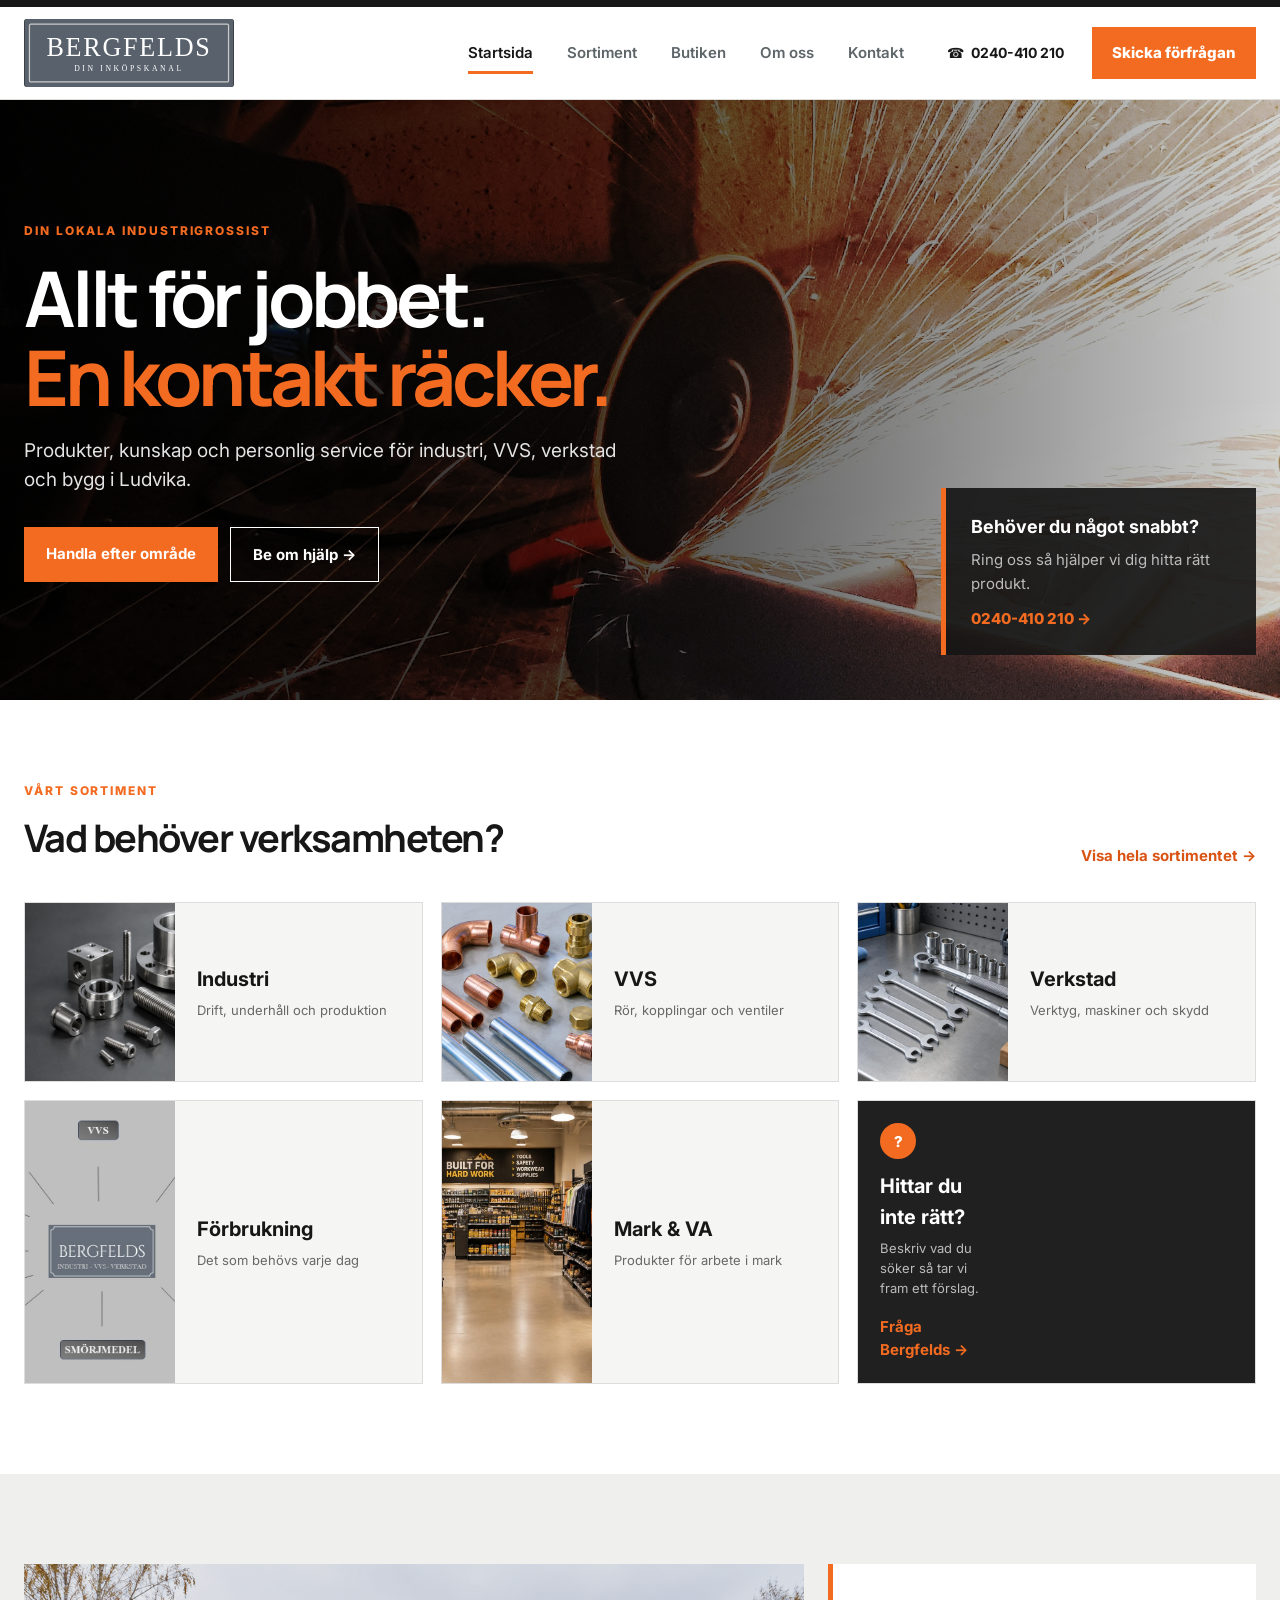
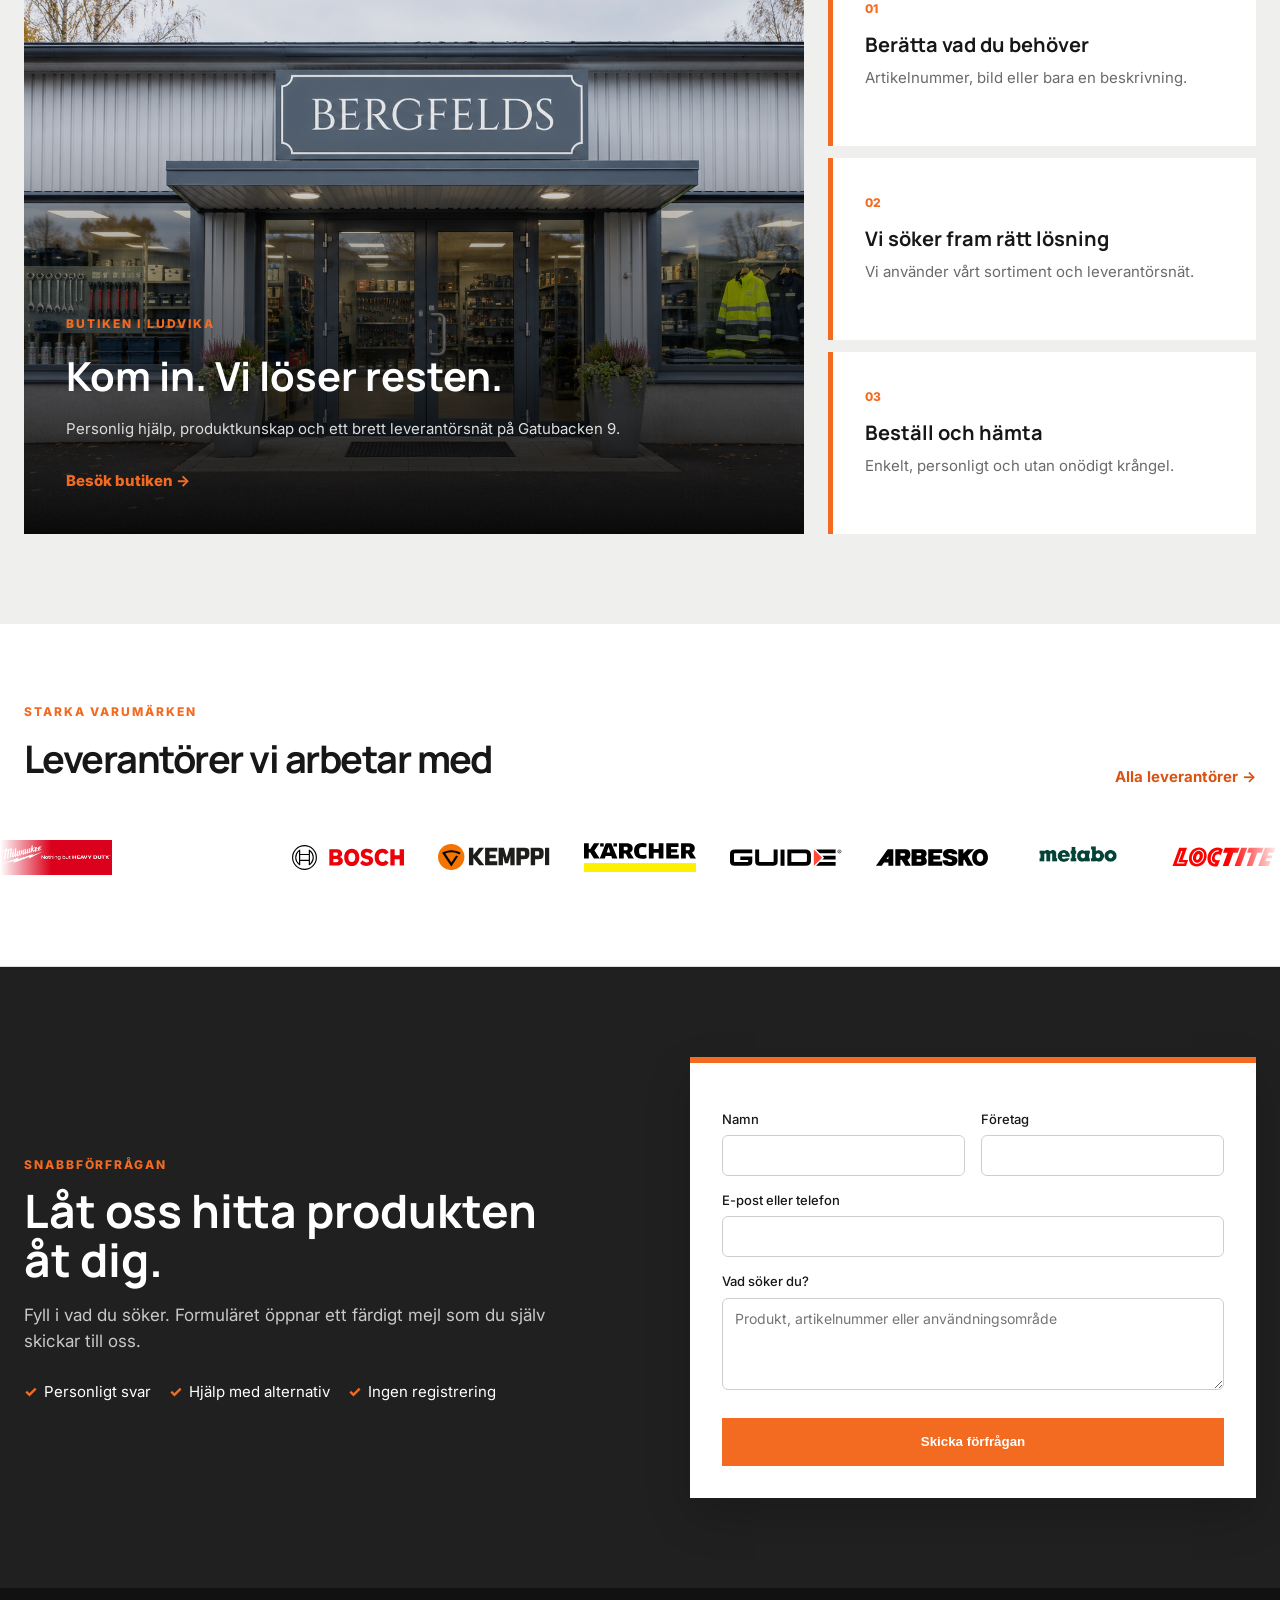
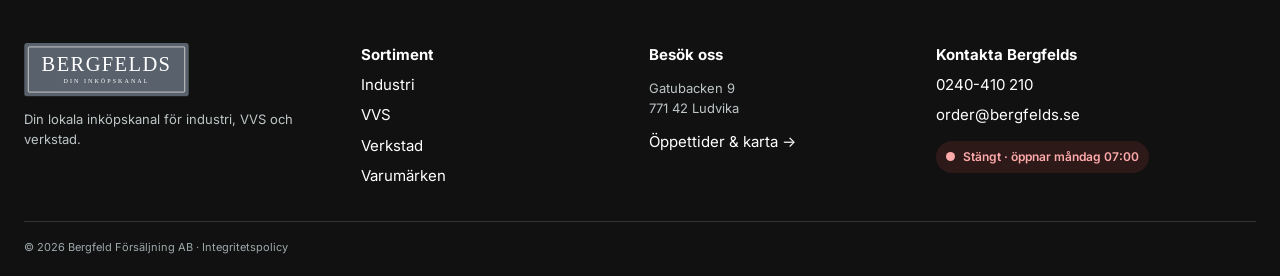
==== commit 0d0eb44d: "Replace product menu with unified main navigation" ====
--- a/index.html
+++ b/index.html
@@ -1,7 +1,6 @@
 <!doctype html><html lang="sv"><head><meta charset="utf-8"><meta name="viewport" content="width=device-width,initial-scale=1"><meta name="description" content="Bergfelds – personlig industrigrossist för företag i Ludvika."><title>Bergfelds | Industri, VVS och verkstad</title><link rel="icon" href="assets/favicon.png"><link rel="preconnect" href="https://fonts.googleapis.com"><link rel="stylesheet" href="https://fonts.googleapis.com/css2?family=Inter:wght@400;500;600;700;800&display=swap"><link rel="stylesheet" href="style.css"><script src="main.js" defer></script></head>
 <body class="retail-home"><a class="skip-link" href="#innehall">Hoppa till innehållet</a>
-<div class="retail-top"><div class="container"><span>För företag i Ludvika med omnejd</span><div><a href="mailto:order@bergfelds.se">order@bergfelds.se</a><a href="butiken.html">Mån–tors 07–16 · fre 07–13</a></div></div></div>
-<header class="retail-header"><div class="container retail-head-main"><a class="logo" href="index.html"><img class="brand-image" src="assets/bergfelds-wordmark.svg" alt="Bergfelds"></a><div class="head-actions"><a href="tel:+46240410210"><small>Ring oss</small><b>0240-410 210</b></a><a class="retail-contact" href="kontakta-oss.html">Skicka förfrågan</a></div><button id="menu" aria-label="Öppna meny" aria-expanded="false">☰</button></div><div class="retail-nav"><div class="container"><nav><a href="sortiment.html"><b>☰</b> Alla produkter</a><a href="sortiment.html#industri">Industri</a><a href="sortiment.html#vvs">VVS</a><a href="sortiment.html#verkstad">Verkstad</a><a href="sortiment.html#leverantorer">Varumärken</a><a href="butiken.html">Butiken</a><a href="om-bergfelds.html">Om oss</a><a href="du-som-kund.html">Du som kund</a><a href="kontakta-oss.html">Kontakt</a></nav></div></div></header>
+<div class="header-strip" aria-hidden="true"></div><header class="retail-header simple-header"><div class="container retail-head-main"><a class="logo" href="index.html"><img class="brand-image" src="assets/bergfelds-wordmark.svg" alt="Bergfelds"></a><nav class="primary-nav" aria-label="Huvudmeny"><a href="index.html">Startsida</a><a href="sortiment.html">Sortiment</a><a href="butiken.html">Butiken</a><a href="om-bergfelds.html">Om oss</a><a href="kontakta-oss.html">Kontakt</a></nav><a class="header-phone" href="tel:+46240410210">☎ <b>0240-410 210</b></a><a class="retail-contact" href="kontakta-oss.html">Skicka förfrågan</a><button id="menu" aria-label="Öppna meny" aria-expanded="false">☰</button></div></header>
 <main id="innehall">
 <section class="retail-hero"><img src="assets/bergfelds-original-industry.jpg" alt="Industri och verkstad"><div class="retail-hero-shade"></div><div class="container"><div class="retail-hero-copy"><span>DIN LOKALA INDUSTRIGROSSIST</span><h1>Allt för jobbet.<br><strong>En kontakt räcker.</strong></h1><p>Produkter, kunskap och personlig service för industri, VVS, verkstad och bygg i Ludvika.</p><div class="retail-buttons"><a href="sortiment.html">Handla efter område</a><a href="kontakta-oss.html">Be om hjälp →</a></div></div><aside><b>Behöver du något snabbt?</b><p>Ring oss så hjälper vi dig hitta rätt produkt.</p><a href="tel:+46240410210">0240-410 210 →</a></aside></div></section>
 <section class="retail-category-section"><div class="container"><div class="retail-section-title"><div><span>VÅRT SORTIMENT</span><h2>Vad behöver verksamheten?</h2></div><a href="sortiment.html">Visa hela sortimentet →</a></div><div class="retail-categories"><a href="sortiment.html#industri"><img src="assets/industry.jpg" alt=""><div><b>Industri</b><span>Drift, underhåll och produktion</span></div></a><a href="sortiment.html#vvs"><img src="assets/plumbing.jpg" alt=""><div><b>VVS</b><span>Rör, kopplingar och ventiler</span></div></a><a href="sortiment.html#verkstad"><img src="assets/workshop.jpg" alt=""><div><b>Verkstad</b><span>Verktyg, maskiner och skydd</span></div></a><a href="sortiment.html"><img src="assets/bergfelds-product-overview.jpg" alt=""><div><b>Förbrukning</b><span>Det som behövs varje dag</span></div></a><a href="sortiment.html"><img src="assets/hero.jpg" alt=""><div><b>Mark & VA</b><span>Produkter för arbete i mark</span></div></a><a class="category-help" href="kontakta-oss.html"><div><i>?</i><b>Hittar du inte rätt?</b><span>Beskriv vad du söker så tar vi fram ett förslag.</span><em>Fråga Bergfelds →</em></div></a></div></div></section>
--- a/style.css
+++ b/style.css
@@ -31,3 +31,8 @@
 .retail-suppliers{padding:75px 0;border-bottom:1px solid #ddd}.retail-suppliers .supplier-marquee{padding:12px 0}.retail-inquiry{padding:90px 0;background:#202020;color:#fff}.retail-inquiry>.container{display:grid;grid-template-columns:1fr 1fr;align-items:center;gap:100px}.inquiry-copy h2{margin:12px 0 18px;font-size:46px;line-height:1.05}.inquiry-copy p{color:#c8c8c8;font-size:17px}.inquiry-copy ul{display:flex;flex-wrap:wrap;gap:18px;margin:25px 0 0;padding:0;list-style:none}.inquiry-copy li:before{content:"✓";margin-right:7px;color:#f36b21;font-weight:800}.retail-inquiry .form{border:0;border-top:6px solid #f36b21;border-radius:0}.retail-inquiry .form button{min-height:48px;border:0;background:#f36b21;color:#fff;font-weight:800;cursor:pointer}.retail-footer{border-top:0;background:#111}
 @media(max-width:1050px){.retail-head-main{grid-template-columns:auto 1fr auto;gap:20px}.head-actions>a:first-child{display:none}.retail-nav{overflow-x:auto}.retail-nav nav{width:max-content}.retail-categories{grid-template-columns:repeat(2,1fr)}.retail-promo>.container{grid-template-columns:1fr}.promo-side{grid-template-columns:repeat(3,1fr)}.retail-inquiry>.container{gap:50px}}
 @media(max-width:740px){.retail-home .container{width:calc(100% - 30px)}.retail-top{display:none}.retail-head-main{height:70px;grid-template-columns:auto 1fr auto}.retail-head-main .brand-image{width:135px;height:48px}.site-search,.head-actions{display:none}.retail-header #menu{display:block;justify-self:end}.retail-nav{display:none}.retail-nav.open{display:block}.retail-nav nav{display:grid;width:100%;padding:10px 0}.retail-nav nav a,.retail-nav nav a:first-child{height:44px;background:#202020}.retail-hero,.retail-hero>.container{min-height:630px}.retail-hero>.container{align-items:flex-start;padding-top:65px}.retail-hero h1{font-size:48px}.retail-hero aside{display:none}.retail-buttons{align-items:stretch;flex-direction:column}.retail-buttons a{text-align:center}.retail-categories{grid-template-columns:1fr}.retail-categories>a{grid-template-columns:120px 1fr}.retail-categories img{width:120px}.retail-section-title{align-items:flex-start;flex-direction:column}.retail-section-title h2{font-size:31px}.retail-promo{padding:65px 0}.promo-main{min-height:480px}.promo-main>div{padding:28px}.promo-main h2{font-size:31px}.promo-side{grid-template-columns:1fr}.retail-inquiry>.container{grid-template-columns:1fr;gap:40px}.inquiry-copy h2{font-size:37px}.inquiry-copy ul{flex-direction:column;gap:7px}}
+
+/* Unified single-row navigation */
+.header-strip{height:7px;background:#171717}.simple-header{border-bottom:1px solid #dededb}.simple-header .retail-head-main{display:flex;height:92px;align-items:center;gap:28px}.simple-header .brand-image{width:210px;height:68px}.primary-nav{display:flex;align-items:center;gap:4px;margin-left:auto}.primary-nav a{position:relative;padding:13px 15px;color:#5d6569;font-size:15px;font-weight:600}.primary-nav a:hover,.primary-nav a.active{color:#171717}.primary-nav a.active:after{content:"";position:absolute;right:15px;bottom:4px;left:15px;height:3px;background:#f36b21}.header-phone{display:flex;align-items:center;gap:7px;white-space:nowrap;font-size:14px}.simple-header .retail-contact{flex:none;padding:14px 20px;background:#f36b21;color:#fff;font-weight:800}.simple-header #menu{display:none;margin-left:auto}
+@media(max-width:1100px){.simple-header .retail-head-main{gap:14px}.simple-header .brand-image{width:170px}.primary-nav a{padding-inline:10px}.header-phone{display:none}.simple-header .retail-contact{padding-inline:14px}}
+@media(max-width:740px){.header-strip{height:5px}.simple-header .retail-head-main{height:70px}.simple-header .brand-image{width:138px;height:49px}.simple-header .retail-contact,.simple-header .header-phone{display:none}.simple-header #menu{display:block}.primary-nav{display:none;position:absolute;top:70px;right:0;left:0;margin:0;padding:12px 15px 20px;border-top:1px solid #ddd;border-bottom:4px solid #f36b21;background:#fff;box-shadow:0 14px 30px rgba(0,0,0,.14)}.primary-nav.open{display:grid}.primary-nav a{padding:12px 8px}.primary-nav a.active:after{right:auto;bottom:5px;left:8px;width:45px}}
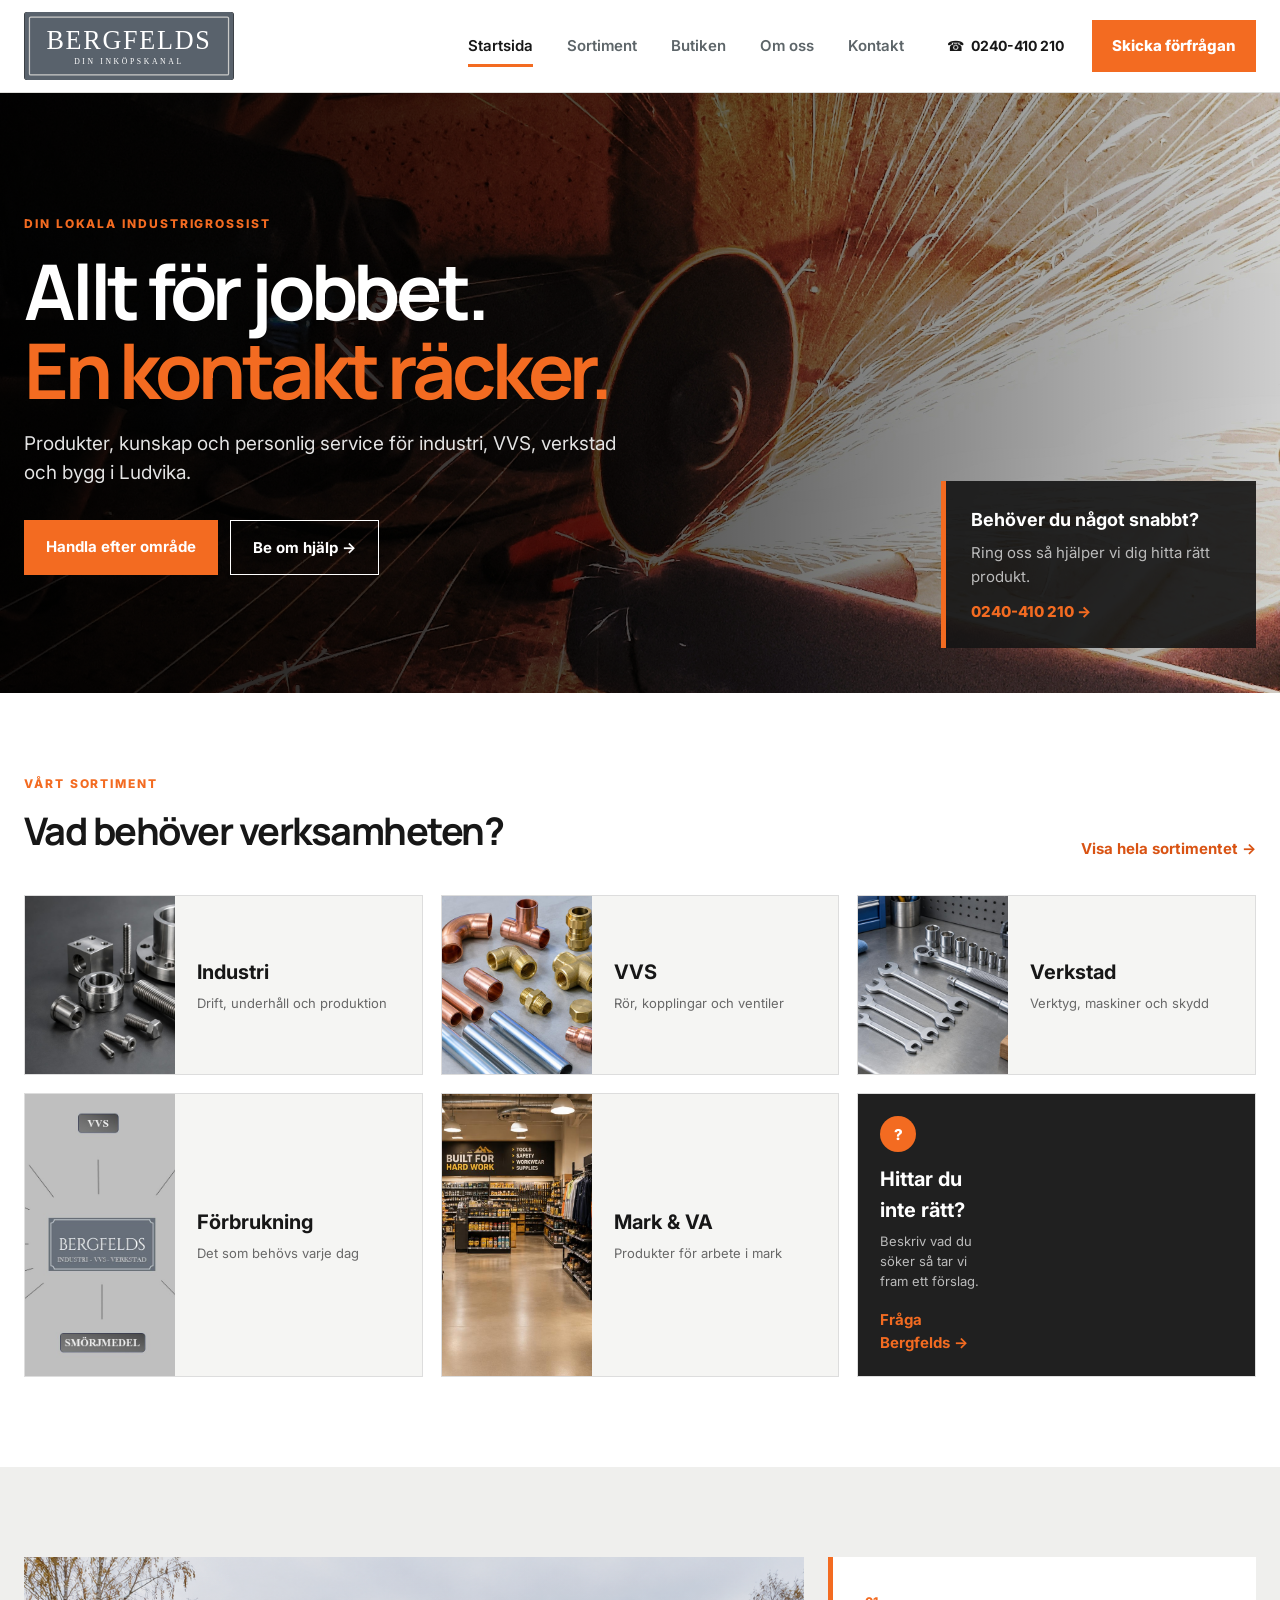
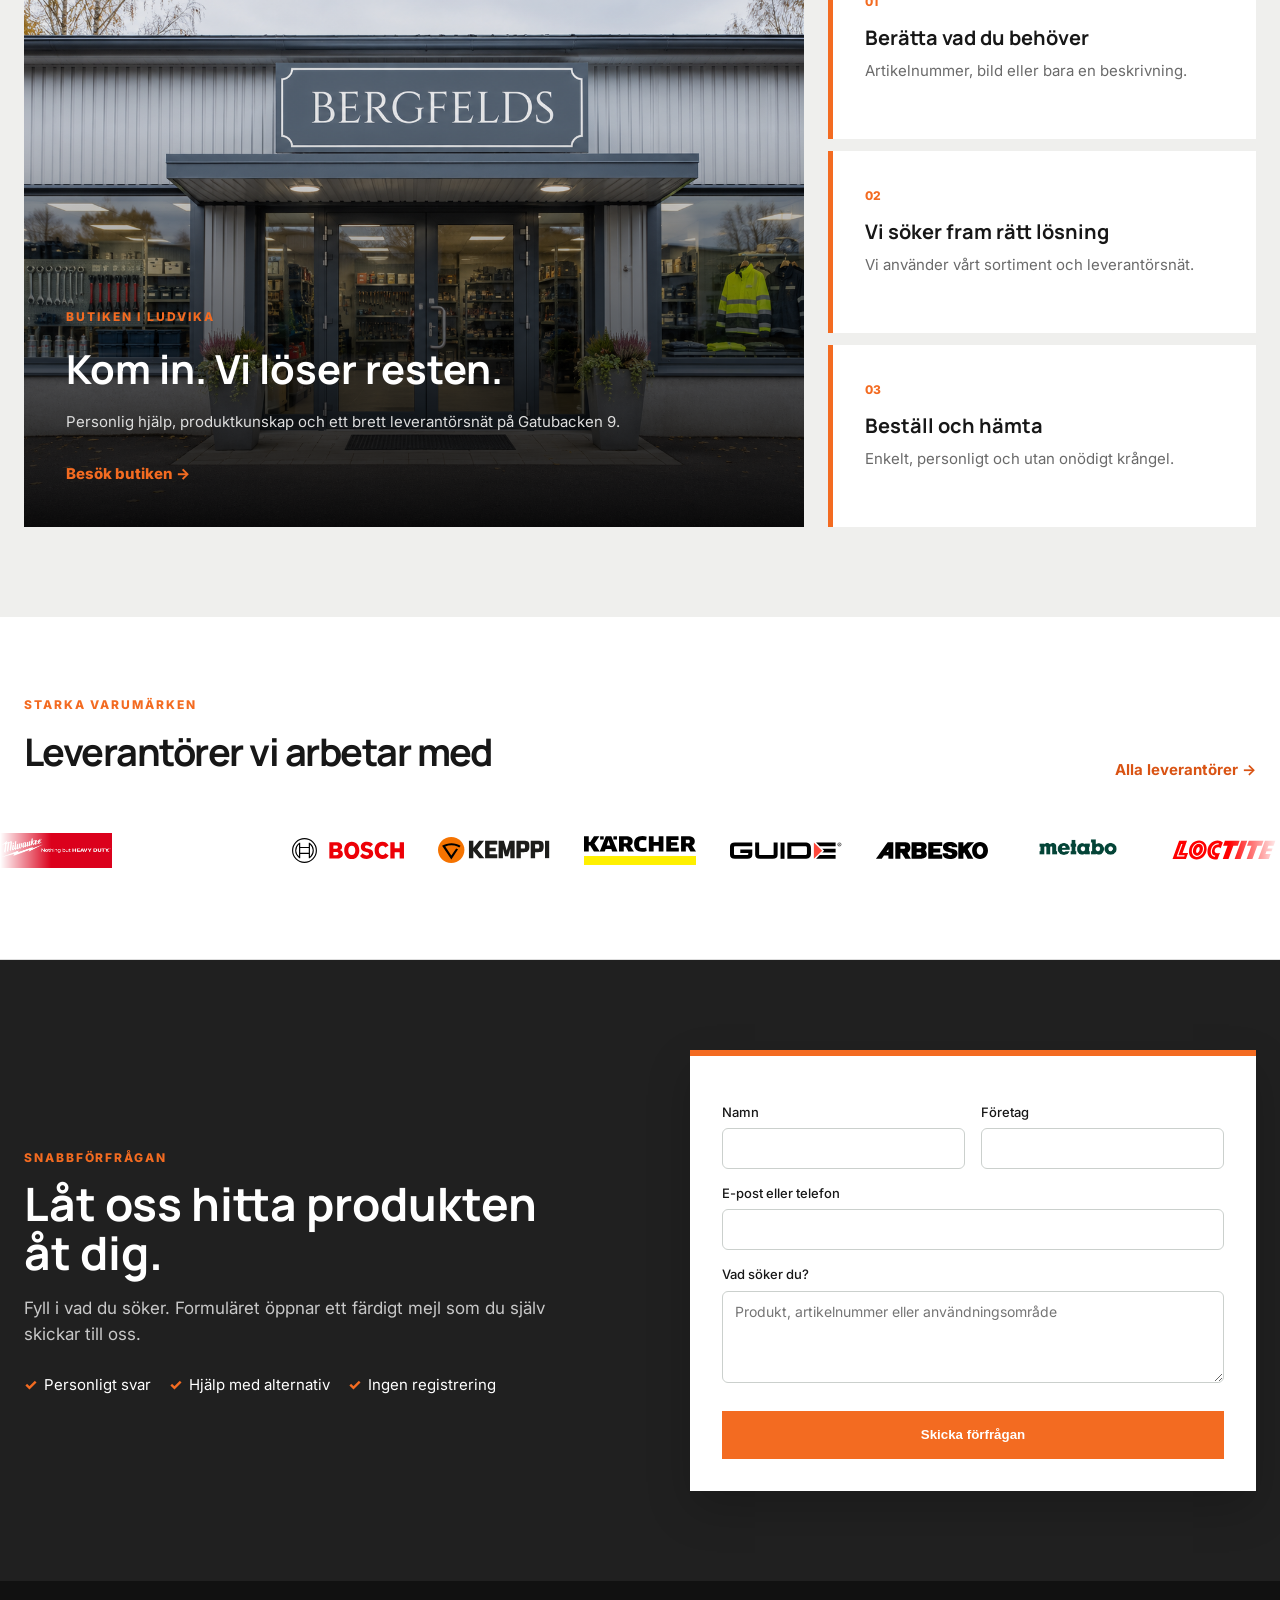
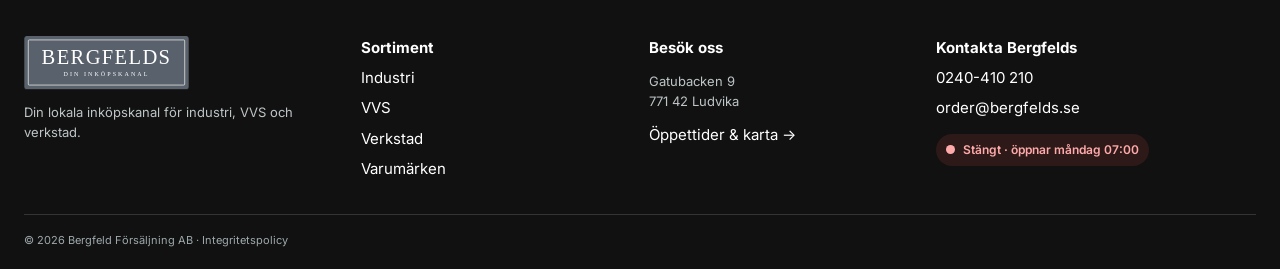
==== commit 57a2fb8c: "Remove top line from navigation" ====
--- a/index.html
+++ b/index.html
@@ -1,6 +1,6 @@
 <!doctype html><html lang="sv"><head><meta charset="utf-8"><meta name="viewport" content="width=device-width,initial-scale=1"><meta name="description" content="Bergfelds – personlig industrigrossist för företag i Ludvika."><title>Bergfelds | Industri, VVS och verkstad</title><link rel="icon" href="assets/favicon.png"><link rel="preconnect" href="https://fonts.googleapis.com"><link rel="stylesheet" href="https://fonts.googleapis.com/css2?family=Inter:wght@400;500;600;700;800&display=swap"><link rel="stylesheet" href="style.css"><script src="main.js" defer></script></head>
 <body class="retail-home"><a class="skip-link" href="#innehall">Hoppa till innehållet</a>
-<div class="header-strip" aria-hidden="true"></div><header class="retail-header simple-header"><div class="container retail-head-main"><a class="logo" href="index.html"><img class="brand-image" src="assets/bergfelds-wordmark.svg" alt="Bergfelds"></a><nav class="primary-nav" aria-label="Huvudmeny"><a href="index.html">Startsida</a><a href="sortiment.html">Sortiment</a><a href="butiken.html">Butiken</a><a href="om-bergfelds.html">Om oss</a><a href="kontakta-oss.html">Kontakt</a></nav><a class="header-phone" href="tel:+46240410210">☎ <b>0240-410 210</b></a><a class="retail-contact" href="kontakta-oss.html">Skicka förfrågan</a><button id="menu" aria-label="Öppna meny" aria-expanded="false">☰</button></div></header>
+<header class="retail-header simple-header"><div class="container retail-head-main"><a class="logo" href="index.html"><img class="brand-image" src="assets/bergfelds-wordmark.svg" alt="Bergfelds"></a><nav class="primary-nav" aria-label="Huvudmeny"><a href="index.html">Startsida</a><a href="sortiment.html">Sortiment</a><a href="butiken.html">Butiken</a><a href="om-bergfelds.html">Om oss</a><a href="kontakta-oss.html">Kontakt</a></nav><a class="header-phone" href="tel:+46240410210">☎ <b>0240-410 210</b></a><a class="retail-contact" href="kontakta-oss.html">Skicka förfrågan</a><button id="menu" aria-label="Öppna meny" aria-expanded="false">☰</button></div></header>
 <main id="innehall">
 <section class="retail-hero"><img src="assets/bergfelds-original-industry.jpg" alt="Industri och verkstad"><div class="retail-hero-shade"></div><div class="container"><div class="retail-hero-copy"><span>DIN LOKALA INDUSTRIGROSSIST</span><h1>Allt för jobbet.<br><strong>En kontakt räcker.</strong></h1><p>Produkter, kunskap och personlig service för industri, VVS, verkstad och bygg i Ludvika.</p><div class="retail-buttons"><a href="sortiment.html">Handla efter område</a><a href="kontakta-oss.html">Be om hjälp →</a></div></div><aside><b>Behöver du något snabbt?</b><p>Ring oss så hjälper vi dig hitta rätt produkt.</p><a href="tel:+46240410210">0240-410 210 →</a></aside></div></section>
 <section class="retail-category-section"><div class="container"><div class="retail-section-title"><div><span>VÅRT SORTIMENT</span><h2>Vad behöver verksamheten?</h2></div><a href="sortiment.html">Visa hela sortimentet →</a></div><div class="retail-categories"><a href="sortiment.html#industri"><img src="assets/industry.jpg" alt=""><div><b>Industri</b><span>Drift, underhåll och produktion</span></div></a><a href="sortiment.html#vvs"><img src="assets/plumbing.jpg" alt=""><div><b>VVS</b><span>Rör, kopplingar och ventiler</span></div></a><a href="sortiment.html#verkstad"><img src="assets/workshop.jpg" alt=""><div><b>Verkstad</b><span>Verktyg, maskiner och skydd</span></div></a><a href="sortiment.html"><img src="assets/bergfelds-product-overview.jpg" alt=""><div><b>Förbrukning</b><span>Det som behövs varje dag</span></div></a><a href="sortiment.html"><img src="assets/hero.jpg" alt=""><div><b>Mark & VA</b><span>Produkter för arbete i mark</span></div></a><a class="category-help" href="kontakta-oss.html"><div><i>?</i><b>Hittar du inte rätt?</b><span>Beskriv vad du söker så tar vi fram ett förslag.</span><em>Fråga Bergfelds →</em></div></a></div></div></section>
--- a/style.css
+++ b/style.css
@@ -33,6 +33,6 @@
 @media(max-width:740px){.retail-home .container{width:calc(100% - 30px)}.retail-top{display:none}.retail-head-main{height:70px;grid-template-columns:auto 1fr auto}.retail-head-main .brand-image{width:135px;height:48px}.site-search,.head-actions{display:none}.retail-header #menu{display:block;justify-self:end}.retail-nav{display:none}.retail-nav.open{display:block}.retail-nav nav{display:grid;width:100%;padding:10px 0}.retail-nav nav a,.retail-nav nav a:first-child{height:44px;background:#202020}.retail-hero,.retail-hero>.container{min-height:630px}.retail-hero>.container{align-items:flex-start;padding-top:65px}.retail-hero h1{font-size:48px}.retail-hero aside{display:none}.retail-buttons{align-items:stretch;flex-direction:column}.retail-buttons a{text-align:center}.retail-categories{grid-template-columns:1fr}.retail-categories>a{grid-template-columns:120px 1fr}.retail-categories img{width:120px}.retail-section-title{align-items:flex-start;flex-direction:column}.retail-section-title h2{font-size:31px}.retail-promo{padding:65px 0}.promo-main{min-height:480px}.promo-main>div{padding:28px}.promo-main h2{font-size:31px}.promo-side{grid-template-columns:1fr}.retail-inquiry>.container{grid-template-columns:1fr;gap:40px}.inquiry-copy h2{font-size:37px}.inquiry-copy ul{flex-direction:column;gap:7px}}
 
 /* Unified single-row navigation */
-.header-strip{height:7px;background:#171717}.simple-header{border-bottom:1px solid #dededb}.simple-header .retail-head-main{display:flex;height:92px;align-items:center;gap:28px}.simple-header .brand-image{width:210px;height:68px}.primary-nav{display:flex;align-items:center;gap:4px;margin-left:auto}.primary-nav a{position:relative;padding:13px 15px;color:#5d6569;font-size:15px;font-weight:600}.primary-nav a:hover,.primary-nav a.active{color:#171717}.primary-nav a.active:after{content:"";position:absolute;right:15px;bottom:4px;left:15px;height:3px;background:#f36b21}.header-phone{display:flex;align-items:center;gap:7px;white-space:nowrap;font-size:14px}.simple-header .retail-contact{flex:none;padding:14px 20px;background:#f36b21;color:#fff;font-weight:800}.simple-header #menu{display:none;margin-left:auto}
+.simple-header{border-bottom:1px solid #dededb}.simple-header .retail-head-main{display:flex;height:92px;align-items:center;gap:28px}.simple-header .brand-image{width:210px;height:68px}.primary-nav{display:flex;align-items:center;gap:4px;margin-left:auto}.primary-nav a{position:relative;padding:13px 15px;color:#5d6569;font-size:15px;font-weight:600}.primary-nav a:hover,.primary-nav a.active{color:#171717}.primary-nav a.active:after{content:"";position:absolute;right:15px;bottom:4px;left:15px;height:3px;background:#f36b21}.header-phone{display:flex;align-items:center;gap:7px;white-space:nowrap;font-size:14px}.simple-header .retail-contact{flex:none;padding:14px 20px;background:#f36b21;color:#fff;font-weight:800}.simple-header #menu{display:none;margin-left:auto}
 @media(max-width:1100px){.simple-header .retail-head-main{gap:14px}.simple-header .brand-image{width:170px}.primary-nav a{padding-inline:10px}.header-phone{display:none}.simple-header .retail-contact{padding-inline:14px}}
-@media(max-width:740px){.header-strip{height:5px}.simple-header .retail-head-main{height:70px}.simple-header .brand-image{width:138px;height:49px}.simple-header .retail-contact,.simple-header .header-phone{display:none}.simple-header #menu{display:block}.primary-nav{display:none;position:absolute;top:70px;right:0;left:0;margin:0;padding:12px 15px 20px;border-top:1px solid #ddd;border-bottom:4px solid #f36b21;background:#fff;box-shadow:0 14px 30px rgba(0,0,0,.14)}.primary-nav.open{display:grid}.primary-nav a{padding:12px 8px}.primary-nav a.active:after{right:auto;bottom:5px;left:8px;width:45px}}
+@media(max-width:740px){.simple-header .retail-head-main{height:70px}.simple-header .brand-image{width:138px;height:49px}.simple-header .retail-contact,.simple-header .header-phone{display:none}.simple-header #menu{display:block}.primary-nav{display:none;position:absolute;top:70px;right:0;left:0;margin:0;padding:12px 15px 20px;border-top:1px solid #ddd;border-bottom:4px solid #f36b21;background:#fff;box-shadow:0 14px 30px rgba(0,0,0,.14)}.primary-nav.open{display:grid}.primary-nav a{padding:12px 8px}.primary-nav a.active:after{right:auto;bottom:5px;left:8px;width:45px}}
